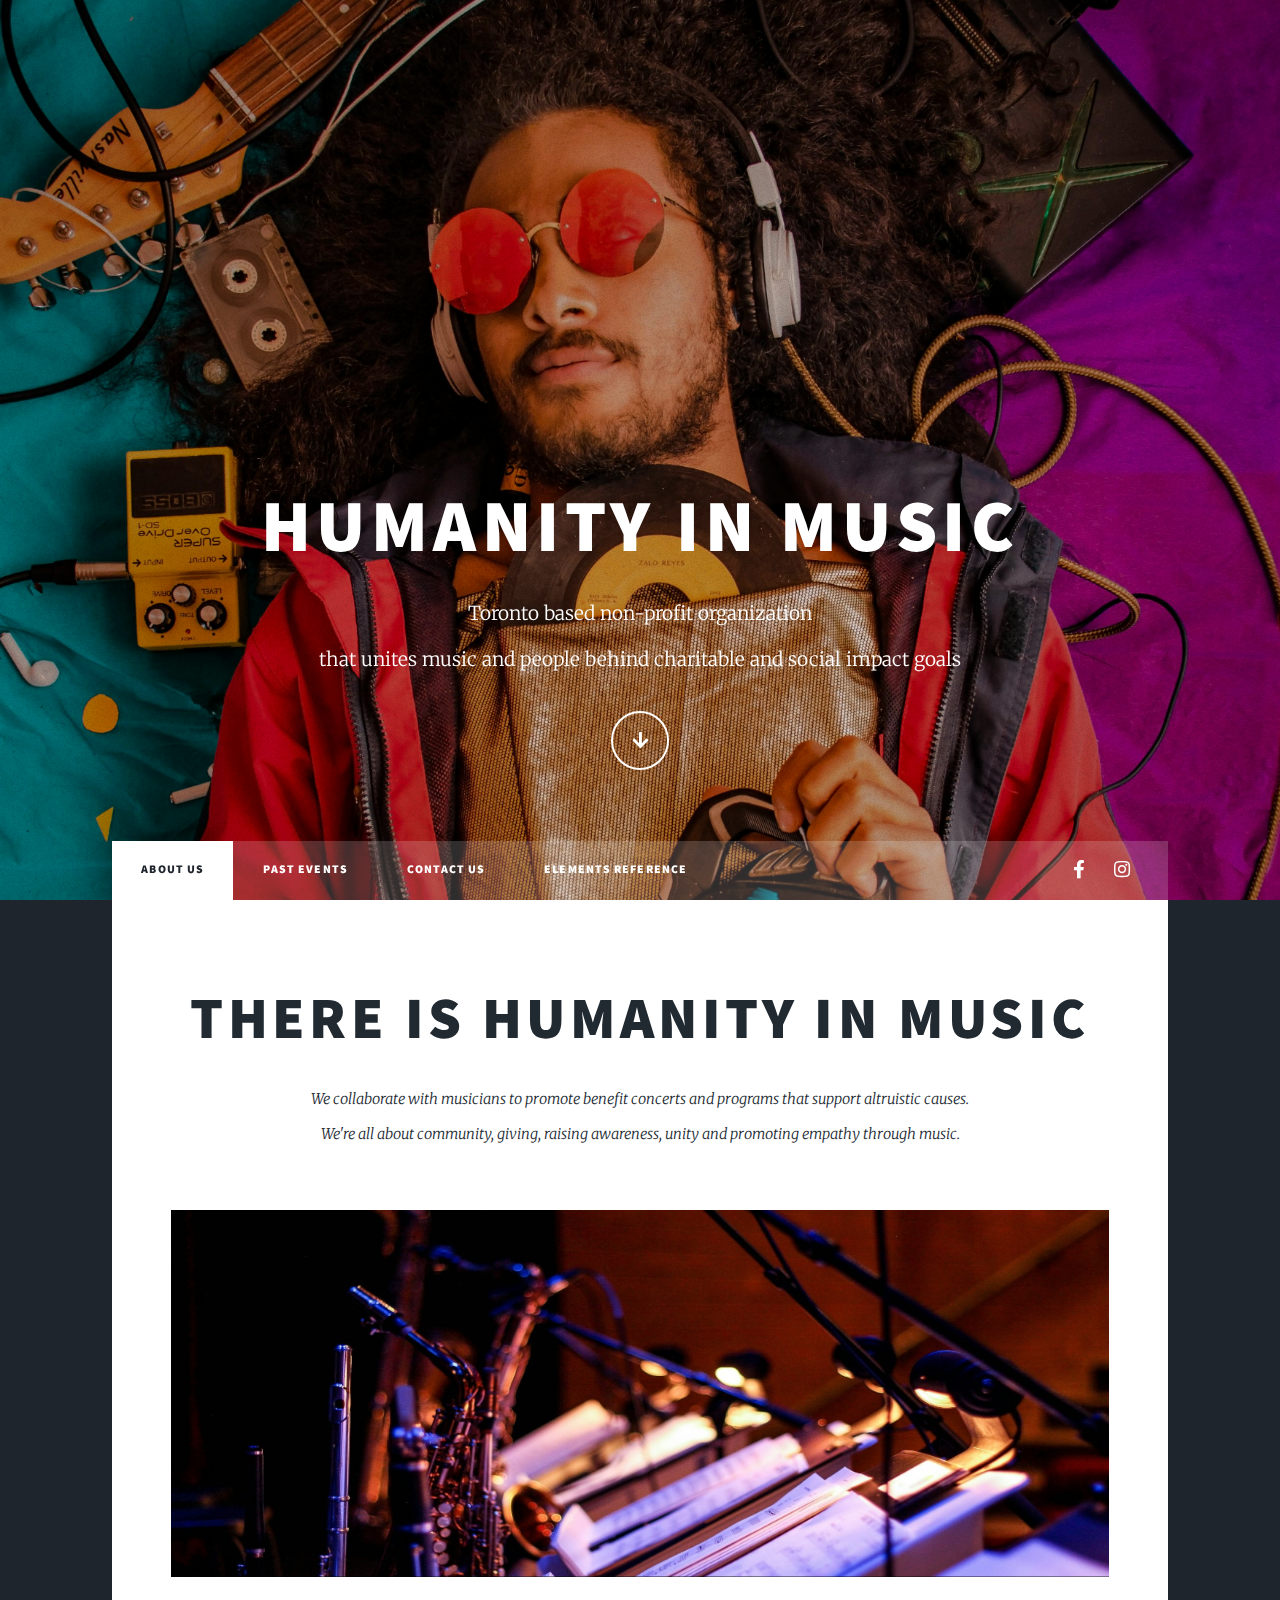
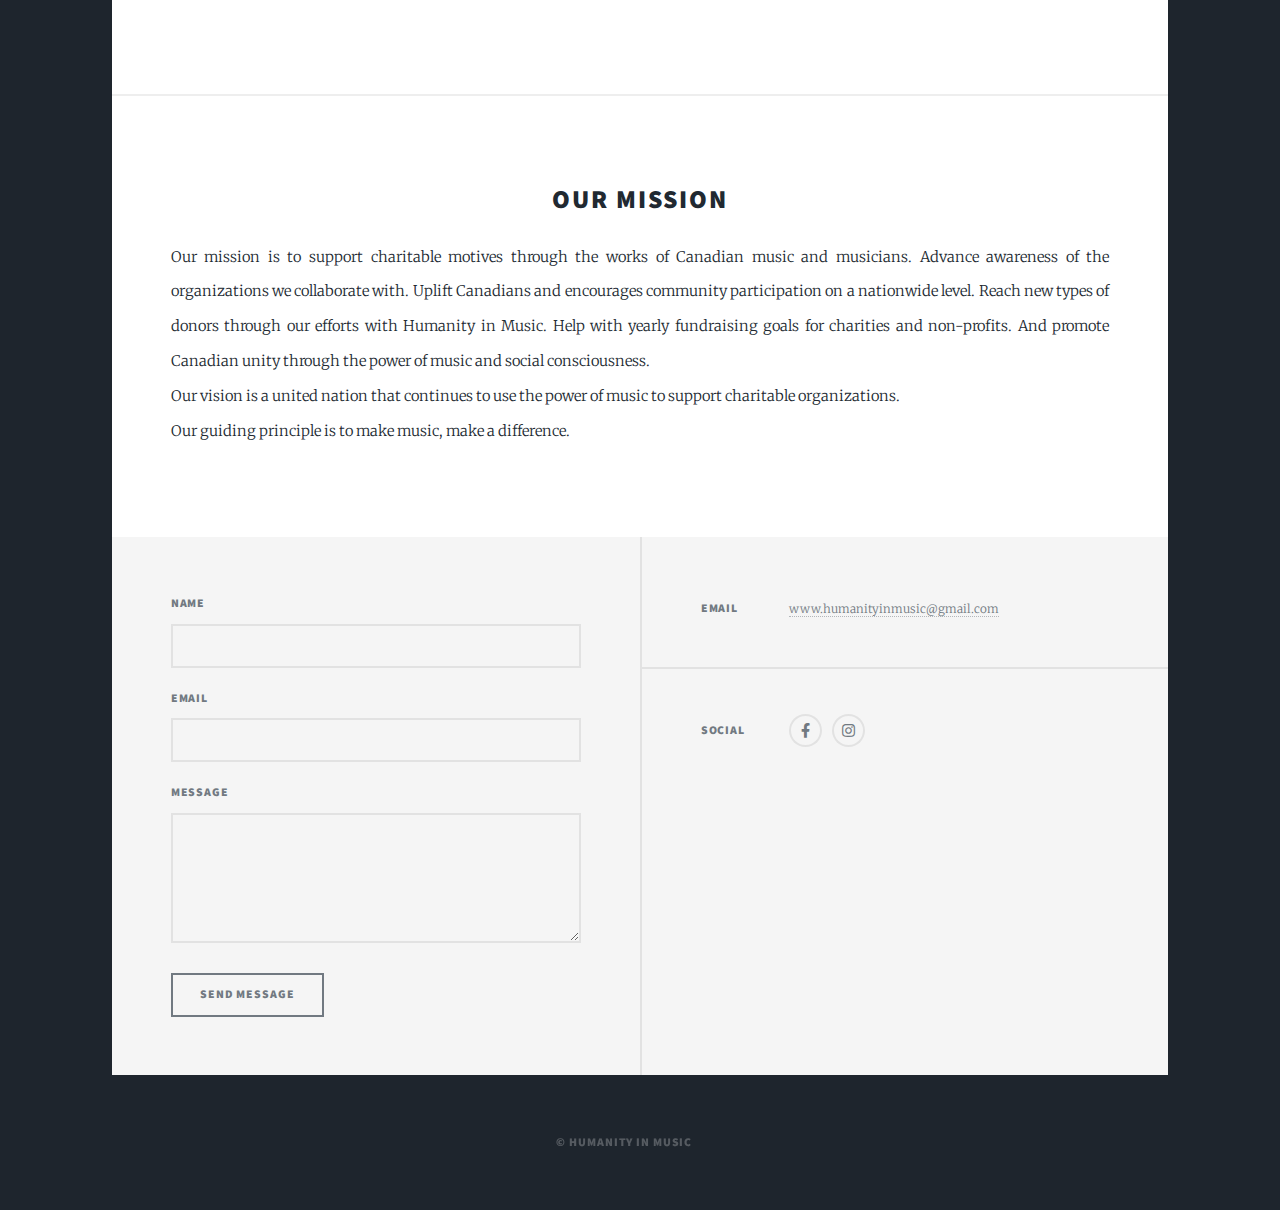
==== index.html @ 154e263d "index.html - removed twitter icon from  nav bar - added facebook link in the footer - added our miss" ====
<!DOCTYPE HTML>

<html>
	<head>
		<title>Humanity in Music</title>
		<meta charset="utf-8" />
		<meta name="viewport" content="width=device-width, initial-scale=1, user-scalable=no" />
		<link rel="stylesheet" href="assets/css/main.css" />
		<noscript><link rel="stylesheet" href="assets/css/noscript.css" /></noscript>
	</head>
	<body class="is-preload">

		<!-- Wrapper -->
			<div id="wrapper" class="fade-in">

				<!-- Intro -->
					<div id="intro">
						<h1>Humanity in Music</h1>
						<p>Toronto based non-profit organization  <br />that
						unites music and people behind charitable and social impact			goals
						</p>
						<ul class="actions">
							<li><a href="#header" class="button icon solid solo fa-arrow-down scrolly">Continue</a></li>
						</ul>
					</div>

				<!-- Header -->
					<header id="header">
						<a href="index.html" class="logo">Humanity in Music</a>
					</header>

				<!-- Nav -->
					<nav id="nav">
						<ul class="links">
							<li class="active"><a href="index.html">About Us</a></li>
							<li><a href="events.html">Past Events</a></li>
							<li><a href="events.html">Contact Us</a></li>
							<li><a href="elements.html">Elements Reference</a></li>
						</ul>
						<ul class="icons">
							<!-- <li><a href="#" class="icon brands fa-twitter"><span class="label">Twitter</span></a></li> -->
							<li><a href="https://www.facebook.com/SpafyCC/"
								rel="noopener noreferrer" class="icon brands
							fa-facebook-f"><span
							class="label">Facebook</span></a></li>
							<li><a
							href="https://www.instagram.com/humanity_in_music"
							rel="noopener noreferrer" class="icon brands
							fa-instagram"><span
							class="label">Instagram</span></a></li>
						</ul>
					</nav>

				<!-- Main -->
					<div id="main">

						<!-- Featured Post -->
							<article class="post featured">
								<header class="major">
									<!-- <span class="date">April 25, 2017</span> -->
									<h2>There is Humanity in Music</h2>
									<p>We collaborate with musicians to promote
									benefit concerts and programs that support
									altruistic causes. <br />
									We're all about community, giving, raising awareness, unity and promoting empathy through music.<br />
									</p>
								</header>
								<a href="#" class="image main"><img src="images/pic01.jpg" alt="" /></a>
							</article>

						<!-- Posts -->
							<section class="post featured">
								<article>
									<h2>Our Mission</h2>
								<p>
									Our mission is to support charitable motives through the works of Canadian music and musicians. Advance awareness of the organizations we collaborate with. Uplift Canadians and encourages community participation on a nationwide level. Reach new types of donors through our efforts with Humanity in Music. Help with yearly fundraising goals for charities and non-profits. And promote Canadian unity through the power of music and social consciousness.
									<br>
									Our vision is a united nation that continues to use the power of music to support charitable organizations. 
									<br>
									Our guiding principle is to make music, make a difference.
								</p>
								</article>
								
								<!-- <article>
									<header>
										<span class="date">April 24, 2017</span>
										<h2><a href="#">Sed magna<br />
										ipsum faucibus</a></h2>
									</header>
									<a href="#" class="image fit"><img src="images/pic02.jpg" alt="" /></a>
									<p>Donec eget ex magna. Interdum et malesuada fames ac ante ipsum primis in faucibus. Pellentesque venenatis dolor imperdiet dolor mattis sagittis magna etiam.</p>
									<ul class="actions special">
										<li><a href="#" class="button">Full Story</a></li>
									</ul>
								</article>
								<article>
									<header>
										<span class="date">April 22, 2017</span>
										<h2><a href="#">Primis eget<br />
										imperdiet lorem</a></h2>
									</header>
									<a href="#" class="image fit"><img src="images/pic03.jpg" alt="" /></a>
									<p>Donec eget ex magna. Interdum et malesuada fames ac ante ipsum primis in faucibus. Pellentesque venenatis dolor imperdiet dolor mattis sagittis magna etiam.</p>
									<ul class="actions special">
										<li><a href="#" class="button">Full Story</a></li>
									</ul>
								</article>
								<article>
									<header>
										<span class="date">April 18, 2017</span>
										<h2><a href="#">Ante mattis<br />
										interdum dolor</a></h2>
									</header>
									<a href="#" class="image fit"><img src="images/pic04.jpg" alt="" /></a>
									<p>Donec eget ex magna. Interdum et malesuada fames ac ante ipsum primis in faucibus. Pellentesque venenatis dolor imperdiet dolor mattis sagittis magna etiam.</p>
									<ul class="actions special">
										<li><a href="#" class="button">Full Story</a></li>
									</ul>
								</article>
								<article>
									<header>
										<span class="date">April 14, 2017</span>
										<h2><a href="#">Tempus sed<br />
										nulla imperdiet</a></h2>
									</header>
									<a href="#" class="image fit"><img src="images/pic05.jpg" alt="" /></a>
									<p>Donec eget ex magna. Interdum et malesuada fames ac ante ipsum primis in faucibus. Pellentesque venenatis dolor imperdiet dolor mattis sagittis magna etiam.</p>
									<ul class="actions special">
										<li><a href="#" class="button">Full Story</a></li>
									</ul>
								</article>
								<article>
									<header>
										<span class="date">April 11, 2017</span>
										<h2><a href="#">Odio magna<br />
										sed consectetur</a></h2>
									</header>
									<a href="#" class="image fit"><img src="images/pic06.jpg" alt="" /></a>
									<p>Donec eget ex magna. Interdum et malesuada fames ac ante ipsum primis in faucibus. Pellentesque venenatis dolor imperdiet dolor mattis sagittis magna etiam.</p>
									<ul class="actions special">
										<li><a href="#" class="button">Full Story</a></li>
									</ul>
								</article>
								<article>
									<header>
										<span class="date">April 7, 2017</span>
										<h2><a href="#">Augue lorem<br />
										primis vestibulum</a></h2>
									</header>
									<a href="#" class="image fit"><img src="images/pic07.jpg" alt="" /></a>
									<p>Donec eget ex magna. Interdum et malesuada fames ac ante ipsum primis in faucibus. Pellentesque venenatis dolor imperdiet dolor mattis sagittis magna etiam.</p>
									<ul class="actions special">
										<li><a href="#" class="button">Full Story</a></li>
									</ul>
								</article> -->
							</section>
							

						<!-- Footer
							<footer>
								<div class="pagination">
									<a href="#" class="previous">Prev</a>-->
									<!-- <a href="#" class="page active">1</a>
									<a href="#" class="page">2</a>
									<a href="#" class="page">3</a>
									<span class="extra">&hellip;</span>
									<a href="#" class="page">8</a>
									<a href="#" class="page">9</a>
									<a href="#" class="page">10</a>
									<a href="#" class="next">Next</a>
								</div>
							</footer> -->

					</div>

				<!-- Footer -->
					<footer id="footer">
						<section>
							<form method="post" action="#">
								<div class="fields">
									<div class="field">
										<label for="name">Name</label>
										<input type="text" name="name" id="name" />
									</div>
									<div class="field">
										<label for="email">Email</label>
										<input type="text" name="email" id="email" />
									</div>
									<div class="field">
										<label for="message">Message</label>
										<textarea name="message" id="message" rows="3"></textarea>
									</div>
								</div>
								<ul class="actions">
									<li><input type="submit" value="Send Message" /></li>
								</ul>
							</form>
						</section>
						<section class="split contact">
							<!-- <section class="alt">
								<h3>Address</h3>
								<p>1234 Somewhere Road #87257<br />
								Nashville, TN 00000-0000</p>
							</section> -->
							<!-- <section>
								<h3>Phone</h3>
								<p><a href="#">(000) 000-0000</a></p>
							</section> -->
							<section>
								<h3>Email</h3>
								<p><a href="#">www.humanityinmusic@gmail.com</a></p>
							</section>
							<section>
								<h3>Social</h3>
								<ul class="icons alt">
									<!-- <li><a href="#" class="icon brands alt fa-twitter"><span class="label">Twitter</span></a></li> -->
									<li><a href="https://www.facebook.com/SpafyCC/" class="icon brands alt fa-facebook-f"><span class="label">Facebook</span></a></li>
									<li><a
									href="https://www.instagram.com/humanity_in_music"
									class="icon brands alt fa-instagram" rel="noopener noreferrer"><span
									class="label">Instagram</span></a></li>

								</ul>
							</section>
						</section>
					</footer>

				<!-- Copyright -->
				<div id="copyright">
					<ul><li>&copy; Humanity in Music</li><li></a></li></ul>
				</div>

			</div>

		<!-- Scripts -->
			<script src="assets/js/jquery.min.js"></script>
			<script src="assets/js/jquery.scrollex.min.js"></script>
			<script src="assets/js/jquery.scrolly.min.js"></script>
			<script src="assets/js/browser.min.js"></script>
			<script src="assets/js/breakpoints.min.js"></script>
			<script src="assets/js/util.js"></script>
			<script src="assets/js/main.js"></script>

	</body>
</html>
---- assets/css/main.css ----
@import url(fontawesome-all.min.css);
@import url("https://fonts.googleapis.com/css?family=Merriweather:300,700,300italic,700italic|Source+Sans+Pro:900");

/*
	Massively by HTML5 UP
	html5up.net | @ajlkn
	Free for personal and commercial use under the CCA 3.0 license (html5up.net/license)
*/

html, body, div, span, applet, object,
iframe, h1, h2, h3, h4, h5, h6, p, blockquote,
pre, a, abbr, acronym, address, big, cite,
code, del, dfn, em, img, ins, kbd, q, s, samp,
small, strike, strong, sub, sup, tt, var, b,
u, i, center, dl, dt, dd, ol, ul, li, fieldset,
form, label, legend, table, caption, tbody,
tfoot, thead, tr, th, td, article, aside,
canvas, details, embed, figure, figcaption,
footer, header, hgroup, menu, nav, output, ruby,
section, summary, time, mark, audio, video {
	margin: 0;
	padding: 0;
	border: 0;
	font-size: 100%;
	font: inherit;
	vertical-align: baseline;}

article, aside, details, figcaption, figure,
footer, header, hgroup, menu, nav, section {
	display: block;}

body {
	line-height: 1;
}

ol, ul {
	list-style: none;
}

blockquote, q {
	quotes: none;
}

	blockquote:before, blockquote:after, q:before, q:after {
		content: '';
		content: none;
	}

table {
	border-collapse: collapse;
	border-spacing: 0;
}

body {
	-webkit-text-size-adjust: none;
}

mark {
	background-color: transparent;
	color: inherit;
}

input::-moz-focus-inner {
	border: 0;
	padding: 0;
}

input, select, textarea {
	-moz-appearance: none;
	-webkit-appearance: none;
	-ms-appearance: none;
	appearance: none;
}

/* Basic */

	@-ms-viewport {
		width: device-width;
	}

	body {
		-ms-overflow-style: scrollbar;
	}

	@media screen and (max-width: 480px) {

		html, body {
			min-width: 320px;
		}

	}

	html {
		box-sizing: border-box;
	}

	*, *:before, *:after {
		box-sizing: inherit;
	}

	body {
		background-color: #1e252d;
	}

		body.is-preload *, body.is-preload *:before, body.is-preload *:after {
			-moz-animation: none !important;
			-webkit-animation: none !important;
			-ms-animation: none !important;
			animation: none !important;
			-moz-transition: none !important;
			-webkit-transition: none !important;
			-ms-transition: none !important;
			transition: none !important;
		}

/* Type */

	html {
		font-size: 16pt;
	}

		@media screen and (max-width: 1680px) {

			html {
				font-size: 12pt;
			}

		}

		@media screen and (max-width: 1280px) {

			html {
				font-size: 11pt;
			}

		}

		@media screen and (max-width: 360px) {

			html {
				font-size: 10pt;
			}

		}

	body {
		color: #212931;
	}

	body, input, select, textarea {
		font-family: "Merriweather", Georgia, serif;
		font-weight: 300;
		font-size: 1rem;
		line-height: 2.375;
	}

	a {
		-moz-transition: color 0.2s ease-in-out, background-color 0.2s ease-in-out, border-color 0.2s ease-in-out, box-shadow 0.2s ease-in-out;
		-webkit-transition: color 0.2s ease-in-out, background-color 0.2s ease-in-out, border-color 0.2s ease-in-out, box-shadow 0.2s ease-in-out;
		-ms-transition: color 0.2s ease-in-out, background-color 0.2s ease-in-out, border-color 0.2s ease-in-out, box-shadow 0.2s ease-in-out;
		transition: color 0.2s ease-in-out, background-color 0.2s ease-in-out, border-color 0.2s ease-in-out, box-shadow 0.2s ease-in-out;
		border-bottom: dotted 1px;
		text-decoration: none;
	}

		a:hover {
			border-bottom-color: transparent;
		}

	strong, b {
		font-weight: 600;
	}

	em, i {
		font-style: italic;
	}

	p {
		text-align: justify;
		margin: 0 0 2rem 0;
	}

	h1, h2, h3, h4, h5, h6 {
		font-family: "Source Sans Pro", Helvetica, sans-serif;
		font-weight: 900;
		line-height: 1.5;
		letter-spacing: 0.075em;
		text-transform: uppercase;
		margin: 0 0 1rem 0;
	}

		h1 a, h2 a, h3 a, h4 a, h5 a, h6 a {
			border-bottom: 0;
			color: inherit;
			text-decoration: none;
		}

	h1 {
		font-size: 4rem;
		line-height: 1.1;
		margin: 0 0 2rem 0;
	}

	h2 {
		font-size: 1.75rem;
		line-height: 1.3;
		margin: 0 0 1.5rem 0;
	}

	h3 {
		font-size: 1.25rem;
		margin: 0 0 1.5rem 0;
	}

	h4 {
		font-size: 1rem;
	}

	h5 {
		font-size: 0.9rem;
	}

	h6 {
		font-size: 0.8rem;
	}

	sub {
		font-size: 0.8rem;
		position: relative;
		top: 0.5rem;
	}

	sup {
		font-size: 0.8rem;
		position: relative;
		top: -0.5rem;
	}

	blockquote {
		border-left: solid 4px;
		font-style: italic;
		margin: 0 0 2rem 0;
		padding: 0.5rem 0 0.5rem 2rem;
	}

	code {
		border: solid 2px;
		font-family: "Courier New", monospace;
		font-size: 0.9rem;
		margin: 0 0.25rem;
		padding: 0.25rem 0.65rem;
	}

	pre {
		-webkit-overflow-scrolling: touch;
		font-family: "Courier New", monospace;
		font-size: 0.9rem;
		margin: 0 0 2rem 0;
	}

		pre code {
			display: block;
			line-height: 1.75;
			padding: 1rem 1.5rem;
			overflow-x: auto;
		}

	hr {
		border: 0;
		border-bottom: solid 2px;
		margin: 3rem 0;
	}

		hr.major {
			margin: 5rem 0;
		}

	.align-left {
		text-align: left;
	}

	.align-center {
		text-align: center;
	}

	.align-right {
		text-align: right;
	}

	input, select, textarea {
		color: #212931;
	}

	a {
		color: #212931;
		border-bottom-color: rgba(33, 41, 49, 0.5);
	}

		a:hover {
			border-bottom-color: transparent;
			color: #e37a54 !important;
		}

	strong, b {
		color: #212931;
	}

	h1, h2, h3, h4, h5, h6 {
		color: #212931;
	}

	blockquote {
		border-left-color: #eeeeee;
	}

	code {
		background: rgba(220, 220, 220, 0.25);
		border-color: #eeeeee;
	}

	hr {
		border-bottom-color: #eeeeee;
	}
	/* .subheading{
		color:#e37a54
	} */

/* Row */

	.row {
		display: flex;
		flex-wrap: wrap;
		box-sizing: border-box;
		align-items: stretch;
	}

		.row > * {
			box-sizing: border-box;
		}

		.row.gtr-uniform > * > :last-child {
			margin-bottom: 0;
		}

		.row.aln-left {
			justify-content: flex-start;
		}

		.row.aln-center {
			justify-content: center;
		}

		.row.aln-right {
			justify-content: flex-end;
		}

		.row.aln-top {
			align-items: flex-start;
		}

		.row.aln-middle {
			align-items: center;
		}

		.row.aln-bottom {
			align-items: flex-end;
		}

		.row > .imp {
			order: -1;
		}

		.row > .col-1 {
			width: 8.33333%;
		}

		.row > .off-1 {
			margin-left: 8.33333%;
		}

		.row > .col-2 {
			width: 16.66667%;
		}

		.row > .off-2 {
			margin-left: 16.66667%;
		}

		.row > .col-3 {
			width: 25%;
		}

		.row > .off-3 {
			margin-left: 25%;
		}

		.row > .col-4 {
			width: 33.33333%;
		}

		.row > .off-4 {
			margin-left: 33.33333%;
		}

		.row > .col-5 {
			width: 41.66667%;
		}

		.row > .off-5 {
			margin-left: 41.66667%;
		}

		.row > .col-6 {
			width: 50%;
		}

		.row > .off-6 {
			margin-left: 50%;
		}

		.row > .col-7 {
			width: 58.33333%;
		}

		.row > .off-7 {
			margin-left: 58.33333%;
		}

		.row > .col-8 {
			width: 66.66667%;
		}

		.row > .off-8 {
			margin-left: 66.66667%;
		}

		.row > .col-9 {
			width: 75%;
		}

		.row > .off-9 {
			margin-left: 75%;
		}

		.row > .col-10 {
			width: 83.33333%;
		}

		.row > .off-10 {
			margin-left: 83.33333%;
		}

		.row > .col-11 {
			width: 91.66667%;
		}

		.row > .off-11 {
			margin-left: 91.66667%;
		}

		.row > .col-12 {
			width: 100%;
		}

		.row > .off-12 {
			margin-left: 100%;
		}

		.row.gtr-0 {
			margin-top: 0;
			margin-left: 0rem;
		}

			.row.gtr-0 > * {
				padding: 0 0 0 0rem;
			}

			.row.gtr-0.gtr-uniform {
				margin-top: 0rem;
			}

				.row.gtr-0.gtr-uniform > * {
					padding-top: 0rem;
				}

		.row.gtr-25 {
			margin-top: 0;
			margin-left: -0.375rem;
		}

			.row.gtr-25 > * {
				padding: 0 0 0 0.375rem;
			}

			.row.gtr-25.gtr-uniform {
				margin-top: -0.375rem;
			}

				.row.gtr-25.gtr-uniform > * {
					padding-top: 0.375rem;
				}

		.row.gtr-50 {
			margin-top: 0;
			margin-left: -0.75rem;
		}

			.row.gtr-50 > * {
				padding: 0 0 0 0.75rem;
			}

			.row.gtr-50.gtr-uniform {
				margin-top: -0.75rem;
			}

				.row.gtr-50.gtr-uniform > * {
					padding-top: 0.75rem;
				}

		.row {
			margin-top: 0;
			margin-left: -1.5rem;
		}

			.row > * {
				padding: 0 0 0 1.5rem;
			}

			.row.gtr-uniform {
				margin-top: -1.5rem;
			}

				.row.gtr-uniform > * {
					padding-top: 1.5rem;
				}

		.row.gtr-150 {
			margin-top: 0;
			margin-left: -2.25rem;
		}

			.row.gtr-150 > * {
				padding: 0 0 0 2.25rem;
			}

			.row.gtr-150.gtr-uniform {
				margin-top: -2.25rem;
			}

				.row.gtr-150.gtr-uniform > * {
					padding-top: 2.25rem;
				}

		.row.gtr-200 {
			margin-top: 0;
			margin-left: -3rem;
		}

			.row.gtr-200 > * {
				padding: 0 0 0 3rem;
			}

			.row.gtr-200.gtr-uniform {
				margin-top: -3rem;
			}

				.row.gtr-200.gtr-uniform > * {
					padding-top: 3rem;
				}

		@media screen and (max-width: 1680px) {

			.row {
				display: flex;
				flex-wrap: wrap;
				box-sizing: border-box;
				align-items: stretch;
			}

				.row > * {
					box-sizing: border-box;
				}

				.row.gtr-uniform > * > :last-child {
					margin-bottom: 0;
				}

				.row.aln-left {
					justify-content: flex-start;
				}

				.row.aln-center {
					justify-content: center;
				}

				.row.aln-right {
					justify-content: flex-end;
				}

				.row.aln-top {
					align-items: flex-start;
				}

				.row.aln-middle {
					align-items: center;
				}

				.row.aln-bottom {
					align-items: flex-end;
				}

				.row > .imp-xlarge {
					order: -1;
				}

				.row > .col-1-xlarge {
					width: 8.33333%;
				}

				.row > .off-1-xlarge {
					margin-left: 8.33333%;
				}

				.row > .col-2-xlarge {
					width: 16.66667%;
				}

				.row > .off-2-xlarge {
					margin-left: 16.66667%;
				}

				.row > .col-3-xlarge {
					width: 25%;
				}

				.row > .off-3-xlarge {
					margin-left: 25%;
				}

				.row > .col-4-xlarge {
					width: 33.33333%;
				}

				.row > .off-4-xlarge {
					margin-left: 33.33333%;
				}

				.row > .col-5-xlarge {
					width: 41.66667%;
				}

				.row > .off-5-xlarge {
					margin-left: 41.66667%;
				}

				.row > .col-6-xlarge {
					width: 50%;
				}

				.row > .off-6-xlarge {
					margin-left: 50%;
				}

				.row > .col-7-xlarge {
					width: 58.33333%;
				}

				.row > .off-7-xlarge {
					margin-left: 58.33333%;
				}

				.row > .col-8-xlarge {
					width: 66.66667%;
				}

				.row > .off-8-xlarge {
					margin-left: 66.66667%;
				}

				.row > .col-9-xlarge {
					width: 75%;
				}

				.row > .off-9-xlarge {
					margin-left: 75%;
				}

				.row > .col-10-xlarge {
					width: 83.33333%;
				}

				.row > .off-10-xlarge {
					margin-left: 83.33333%;
				}

				.row > .col-11-xlarge {
					width: 91.66667%;
				}

				.row > .off-11-xlarge {
					margin-left: 91.66667%;
				}

				.row > .col-12-xlarge {
					width: 100%;
				}

				.row > .off-12-xlarge {
					margin-left: 100%;
				}

				.row.gtr-0 {
					margin-top: 0;
					margin-left: 0rem;
				}

					.row.gtr-0 > * {
						padding: 0 0 0 0rem;
					}

					.row.gtr-0.gtr-uniform {
						margin-top: 0rem;
					}

						.row.gtr-0.gtr-uniform > * {
							padding-top: 0rem;
						}

				.row.gtr-25 {
					margin-top: 0;
					margin-left: -0.375rem;
				}

					.row.gtr-25 > * {
						padding: 0 0 0 0.375rem;
					}

					.row.gtr-25.gtr-uniform {
						margin-top: -0.375rem;
					}

						.row.gtr-25.gtr-uniform > * {
							padding-top: 0.375rem;
						}

				.row.gtr-50 {
					margin-top: 0;
					margin-left: -0.75rem;
				}

					.row.gtr-50 > * {
						padding: 0 0 0 0.75rem;
					}

					.row.gtr-50.gtr-uniform {
						margin-top: -0.75rem;
					}

						.row.gtr-50.gtr-uniform > * {
							padding-top: 0.75rem;
						}

				.row {
					margin-top: 0;
					margin-left: -1.5rem;
				}

					.row > * {
						padding: 0 0 0 1.5rem;
					}

					.row.gtr-uniform {
						margin-top: -1.5rem;
					}

						.row.gtr-uniform > * {
							padding-top: 1.5rem;
						}

				.row.gtr-150 {
					margin-top: 0;
					margin-left: -2.25rem;
				}

					.row.gtr-150 > * {
						padding: 0 0 0 2.25rem;
					}

					.row.gtr-150.gtr-uniform {
						margin-top: -2.25rem;
					}

						.row.gtr-150.gtr-uniform > * {
							padding-top: 2.25rem;
						}

				.row.gtr-200 {
					margin-top: 0;
					margin-left: -3rem;
				}

					.row.gtr-200 > * {
						padding: 0 0 0 3rem;
					}

					.row.gtr-200.gtr-uniform {
						margin-top: -3rem;
					}

						.row.gtr-200.gtr-uniform > * {
							padding-top: 3rem;
						}

		}

		@media screen and (max-width: 1280px) {

			.row {
				display: flex;
				flex-wrap: wrap;
				box-sizing: border-box;
				align-items: stretch;
			}

				.row > * {
					box-sizing: border-box;
				}

				.row.gtr-uniform > * > :last-child {
					margin-bottom: 0;
				}

				.row.aln-left {
					justify-content: flex-start;
				}

				.row.aln-center {
					justify-content: center;
				}

				.row.aln-right {
					justify-content: flex-end;
				}

				.row.aln-top {
					align-items: flex-start;
				}

				.row.aln-middle {
					align-items: center;
				}

				.row.aln-bottom {
					align-items: flex-end;
				}

				.row > .imp-large {
					order: -1;
				}

				.row > .col-1-large {
					width: 8.33333%;
				}

				.row > .off-1-large {
					margin-left: 8.33333%;
				}

				.row > .col-2-large {
					width: 16.66667%;
				}

				.row > .off-2-large {
					margin-left: 16.66667%;
				}

				.row > .col-3-large {
					width: 25%;
				}

				.row > .off-3-large {
					margin-left: 25%;
				}

				.row > .col-4-large {
					width: 33.33333%;
				}

				.row > .off-4-large {
					margin-left: 33.33333%;
				}

				.row > .col-5-large {
					width: 41.66667%;
				}

				.row > .off-5-large {
					margin-left: 41.66667%;
				}

				.row > .col-6-large {
					width: 50%;
				}

				.row > .off-6-large {
					margin-left: 50%;
				}

				.row > .col-7-large {
					width: 58.33333%;
				}

				.row > .off-7-large {
					margin-left: 58.33333%;
				}

				.row > .col-8-large {
					width: 66.66667%;
				}

				.row > .off-8-large {
					margin-left: 66.66667%;
				}

				.row > .col-9-large {
					width: 75%;
				}

				.row > .off-9-large {
					margin-left: 75%;
				}

				.row > .col-10-large {
					width: 83.33333%;
				}

				.row > .off-10-large {
					margin-left: 83.33333%;
				}

				.row > .col-11-large {
					width: 91.66667%;
				}

				.row > .off-11-large {
					margin-left: 91.66667%;
				}

				.row > .col-12-large {
					width: 100%;
				}

				.row > .off-12-large {
					margin-left: 100%;
				}

				.row.gtr-0 {
					margin-top: 0;
					margin-left: 0rem;
				}

					.row.gtr-0 > * {
						padding: 0 0 0 0rem;
					}

					.row.gtr-0.gtr-uniform {
						margin-top: 0rem;
					}

						.row.gtr-0.gtr-uniform > * {
							padding-top: 0rem;
						}

				.row.gtr-25 {
					margin-top: 0;
					margin-left: -0.375rem;
				}

					.row.gtr-25 > * {
						padding: 0 0 0 0.375rem;
					}

					.row.gtr-25.gtr-uniform {
						margin-top: -0.375rem;
					}

						.row.gtr-25.gtr-uniform > * {
							padding-top: 0.375rem;
						}

				.row.gtr-50 {
					margin-top: 0;
					margin-left: -0.75rem;
				}

					.row.gtr-50 > * {
						padding: 0 0 0 0.75rem;
					}

					.row.gtr-50.gtr-uniform {
						margin-top: -0.75rem;
					}

						.row.gtr-50.gtr-uniform > * {
							padding-top: 0.75rem;
						}

				.row {
					margin-top: 0;
					margin-left: -1.5rem;
				}

					.row > * {
						padding: 0 0 0 1.5rem;
					}

					.row.gtr-uniform {
						margin-top: -1.5rem;
					}

						.row.gtr-uniform > * {
							padding-top: 1.5rem;
						}

				.row.gtr-150 {
					margin-top: 0;
					margin-left: -2.25rem;
				}

					.row.gtr-150 > * {
						padding: 0 0 0 2.25rem;
					}

					.row.gtr-150.gtr-uniform {
						margin-top: -2.25rem;
					}

						.row.gtr-150.gtr-uniform > * {
							padding-top: 2.25rem;
						}

				.row.gtr-200 {
					margin-top: 0;
					margin-left: -3rem;
				}

					.row.gtr-200 > * {
						padding: 0 0 0 3rem;
					}

					.row.gtr-200.gtr-uniform {
						margin-top: -3rem;
					}

						.row.gtr-200.gtr-uniform > * {
							padding-top: 3rem;
						}

		}

		@media screen and (max-width: 980px) {

			.row {
				display: flex;
				flex-wrap: wrap;
				box-sizing: border-box;
				align-items: stretch;
			}

				.row > * {
					box-sizing: border-box;
				}

				.row.gtr-uniform > * > :last-child {
					margin-bottom: 0;
				}

				.row.aln-left {
					justify-content: flex-start;
				}

				.row.aln-center {
					justify-content: center;
				}

				.row.aln-right {
					justify-content: flex-end;
				}

				.row.aln-top {
					align-items: flex-start;
				}

				.row.aln-middle {
					align-items: center;
				}

				.row.aln-bottom {
					align-items: flex-end;
				}

				.row > .imp-medium {
					order: -1;
				}

				.row > .col-1-medium {
					width: 8.33333%;
				}

				.row > .off-1-medium {
					margin-left: 8.33333%;
				}

				.row > .col-2-medium {
					width: 16.66667%;
				}

				.row > .off-2-medium {
					margin-left: 16.66667%;
				}

				.row > .col-3-medium {
					width: 25%;
				}

				.row > .off-3-medium {
					margin-left: 25%;
				}

				.row > .col-4-medium {
					width: 33.33333%;
				}

				.row > .off-4-medium {
					margin-left: 33.33333%;
				}

				.row > .col-5-medium {
					width: 41.66667%;
				}

				.row > .off-5-medium {
					margin-left: 41.66667%;
				}

				.row > .col-6-medium {
					width: 50%;
				}

				.row > .off-6-medium {
					margin-left: 50%;
				}

				.row > .col-7-medium {
					width: 58.33333%;
				}

				.row > .off-7-medium {
					margin-left: 58.33333%;
				}

				.row > .col-8-medium {
					width: 66.66667%;
				}

				.row > .off-8-medium {
					margin-left: 66.66667%;
				}

				.row > .col-9-medium {
					width: 75%;
				}

				.row > .off-9-medium {
					margin-left: 75%;
				}

				.row > .col-10-medium {
					width: 83.33333%;
				}

				.row > .off-10-medium {
					margin-left: 83.33333%;
				}

				.row > .col-11-medium {
					width: 91.66667%;
				}

				.row > .off-11-medium {
					margin-left: 91.66667%;
				}

				.row > .col-12-medium {
					width: 100%;
				}

				.row > .off-12-medium {
					margin-left: 100%;
				}

				.row.gtr-0 {
					margin-top: 0;
					margin-left: 0rem;
				}

					.row.gtr-0 > * {
						padding: 0 0 0 0rem;
					}

					.row.gtr-0.gtr-uniform {
						margin-top: 0rem;
					}

						.row.gtr-0.gtr-uniform > * {
							padding-top: 0rem;
						}

				.row.gtr-25 {
					margin-top: 0;
					margin-left: -0.375rem;
				}

					.row.gtr-25 > * {
						padding: 0 0 0 0.375rem;
					}

					.row.gtr-25.gtr-uniform {
						margin-top: -0.375rem;
					}

						.row.gtr-25.gtr-uniform > * {
							padding-top: 0.375rem;
						}

				.row.gtr-50 {
					margin-top: 0;
					margin-left: -0.75rem;
				}

					.row.gtr-50 > * {
						padding: 0 0 0 0.75rem;
					}

					.row.gtr-50.gtr-uniform {
						margin-top: -0.75rem;
					}

						.row.gtr-50.gtr-uniform > * {
							padding-top: 0.75rem;
						}

				.row {
					margin-top: 0;
					margin-left: -1.5rem;
				}

					.row > * {
						padding: 0 0 0 1.5rem;
					}

					.row.gtr-uniform {
						margin-top: -1.5rem;
					}

						.row.gtr-uniform > * {
							padding-top: 1.5rem;
						}

				.row.gtr-150 {
					margin-top: 0;
					margin-left: -2.25rem;
				}

					.row.gtr-150 > * {
						padding: 0 0 0 2.25rem;
					}

					.row.gtr-150.gtr-uniform {
						margin-top: -2.25rem;
					}

						.row.gtr-150.gtr-uniform > * {
							padding-top: 2.25rem;
						}

				.row.gtr-200 {
					margin-top: 0;
					margin-left: -3rem;
				}

					.row.gtr-200 > * {
						padding: 0 0 0 3rem;
					}

					.row.gtr-200.gtr-uniform {
						margin-top: -3rem;
					}

						.row.gtr-200.gtr-uniform > * {
							padding-top: 3rem;
						}

		}

		@media screen and (max-width: 736px) {

			.row {
				display: flex;
				flex-wrap: wrap;
				box-sizing: border-box;
				align-items: stretch;
			}

				.row > * {
					box-sizing: border-box;
				}

				.row.gtr-uniform > * > :last-child {
					margin-bottom: 0;
				}

				.row.aln-left {
					justify-content: flex-start;
				}

				.row.aln-center {
					justify-content: center;
				}

				.row.aln-right {
					justify-content: flex-end;
				}

				.row.aln-top {
					align-items: flex-start;
				}

				.row.aln-middle {
					align-items: center;
				}

				.row.aln-bottom {
					align-items: flex-end;
				}

				.row > .imp-small {
					order: -1;
				}

				.row > .col-1-small {
					width: 8.33333%;
				}

				.row > .off-1-small {
					margin-left: 8.33333%;
				}

				.row > .col-2-small {
					width: 16.66667%;
				}

				.row > .off-2-small {
					margin-left: 16.66667%;
				}

				.row > .col-3-small {
					width: 25%;
				}

				.row > .off-3-small {
					margin-left: 25%;
				}

				.row > .col-4-small {
					width: 33.33333%;
				}

				.row > .off-4-small {
					margin-left: 33.33333%;
				}

				.row > .col-5-small {
					width: 41.66667%;
				}

				.row > .off-5-small {
					margin-left: 41.66667%;
				}

				.row > .col-6-small {
					width: 50%;
				}

				.row > .off-6-small {
					margin-left: 50%;
				}

				.row > .col-7-small {
					width: 58.33333%;
				}

				.row > .off-7-small {
					margin-left: 58.33333%;
				}

				.row > .col-8-small {
					width: 66.66667%;
				}

				.row > .off-8-small {
					margin-left: 66.66667%;
				}

				.row > .col-9-small {
					width: 75%;
				}

				.row > .off-9-small {
					margin-left: 75%;
				}

				.row > .col-10-small {
					width: 83.33333%;
				}

				.row > .off-10-small {
					margin-left: 83.33333%;
				}

				.row > .col-11-small {
					width: 91.66667%;
				}

				.row > .off-11-small {
					margin-left: 91.66667%;
				}

				.row > .col-12-small {
					width: 100%;
				}

				.row > .off-12-small {
					margin-left: 100%;
				}

				.row.gtr-0 {
					margin-top: 0;
					margin-left: 0rem;
				}

					.row.gtr-0 > * {
						padding: 0 0 0 0rem;
					}

					.row.gtr-0.gtr-uniform {
						margin-top: 0rem;
					}

						.row.gtr-0.gtr-uniform > * {
							padding-top: 0rem;
						}

				.row.gtr-25 {
					margin-top: 0;
					margin-left: -0.375rem;
				}

					.row.gtr-25 > * {
						padding: 0 0 0 0.375rem;
					}

					.row.gtr-25.gtr-uniform {
						margin-top: -0.375rem;
					}

						.row.gtr-25.gtr-uniform > * {
							padding-top: 0.375rem;
						}

				.row.gtr-50 {
					margin-top: 0;
					margin-left: -0.75rem;
				}

					.row.gtr-50 > * {
						padding: 0 0 0 0.75rem;
					}

					.row.gtr-50.gtr-uniform {
						margin-top: -0.75rem;
					}

						.row.gtr-50.gtr-uniform > * {
							padding-top: 0.75rem;
						}

				.row {
					margin-top: 0;
					margin-left: -1.5rem;
				}

					.row > * {
						padding: 0 0 0 1.5rem;
					}

					.row.gtr-uniform {
						margin-top: -1.5rem;
					}

						.row.gtr-uniform > * {
							padding-top: 1.5rem;
						}

				.row.gtr-150 {
					margin-top: 0;
					margin-left: -2.25rem;
				}

					.row.gtr-150 > * {
						padding: 0 0 0 2.25rem;
					}

					.row.gtr-150.gtr-uniform {
						margin-top: -2.25rem;
					}

						.row.gtr-150.gtr-uniform > * {
							padding-top: 2.25rem;
						}

				.row.gtr-200 {
					margin-top: 0;
					margin-left: -3rem;
				}

					.row.gtr-200 > * {
						padding: 0 0 0 3rem;
					}

					.row.gtr-200.gtr-uniform {
						margin-top: -3rem;
					}

						.row.gtr-200.gtr-uniform > * {
							padding-top: 3rem;
						}

		}

		@media screen and (max-width: 480px) {

			.row {
				display: flex;
				flex-wrap: wrap;
				box-sizing: border-box;
				align-items: stretch;
			}

				.row > * {
					box-sizing: border-box;
				}

				.row.gtr-uniform > * > :last-child {
					margin-bottom: 0;
				}

				.row.aln-left {
					justify-content: flex-start;
				}

				.row.aln-center {
					justify-content: center;
				}

				.row.aln-right {
					justify-content: flex-end;
				}

				.row.aln-top {
					align-items: flex-start;
				}

				.row.aln-middle {
					align-items: center;
				}

				.row.aln-bottom {
					align-items: flex-end;
				}

				.row > .imp-xsmall {
					order: -1;
				}

				.row > .col-1-xsmall {
					width: 8.33333%;
				}

				.row > .off-1-xsmall {
					margin-left: 8.33333%;
				}

				.row > .col-2-xsmall {
					width: 16.66667%;
				}

				.row > .off-2-xsmall {
					margin-left: 16.66667%;
				}

				.row > .col-3-xsmall {
					width: 25%;
				}

				.row > .off-3-xsmall {
					margin-left: 25%;
				}

				.row > .col-4-xsmall {
					width: 33.33333%;
				}

				.row > .off-4-xsmall {
					margin-left: 33.33333%;
				}

				.row > .col-5-xsmall {
					width: 41.66667%;
				}

				.row > .off-5-xsmall {
					margin-left: 41.66667%;
				}

				.row > .col-6-xsmall {
					width: 50%;
				}

				.row > .off-6-xsmall {
					margin-left: 50%;
				}

				.row > .col-7-xsmall {
					width: 58.33333%;
				}

				.row > .off-7-xsmall {
					margin-left: 58.33333%;
				}

				.row > .col-8-xsmall {
					width: 66.66667%;
				}

				.row > .off-8-xsmall {
					margin-left: 66.66667%;
				}

				.row > .col-9-xsmall {
					width: 75%;
				}

				.row > .off-9-xsmall {
					margin-left: 75%;
				}

				.row > .col-10-xsmall {
					width: 83.33333%;
				}

				.row > .off-10-xsmall {
					margin-left: 83.33333%;
				}

				.row > .col-11-xsmall {
					width: 91.66667%;
				}

				.row > .off-11-xsmall {
					margin-left: 91.66667%;
				}

				.row > .col-12-xsmall {
					width: 100%;
				}

				.row > .off-12-xsmall {
					margin-left: 100%;
				}

				.row.gtr-0 {
					margin-top: 0;
					margin-left: 0rem;
				}

					.row.gtr-0 > * {
						padding: 0 0 0 0rem;
					}

					.row.gtr-0.gtr-uniform {
						margin-top: 0rem;
					}

						.row.gtr-0.gtr-uniform > * {
							padding-top: 0rem;
						}

				.row.gtr-25 {
					margin-top: 0;
					margin-left: -0.375rem;
				}

					.row.gtr-25 > * {
						padding: 0 0 0 0.375rem;
					}

					.row.gtr-25.gtr-uniform {
						margin-top: -0.375rem;
					}

						.row.gtr-25.gtr-uniform > * {
							padding-top: 0.375rem;
						}

				.row.gtr-50 {
					margin-top: 0;
					margin-left: -0.75rem;
				}

					.row.gtr-50 > * {
						padding: 0 0 0 0.75rem;
					}

					.row.gtr-50.gtr-uniform {
						margin-top: -0.75rem;
					}

						.row.gtr-50.gtr-uniform > * {
							padding-top: 0.75rem;
						}

				.row {
					margin-top: 0;
					margin-left: -1.5rem;
				}

					.row > * {
						padding: 0 0 0 1.5rem;
					}

					.row.gtr-uniform {
						margin-top: -1.5rem;
					}

						.row.gtr-uniform > * {
							padding-top: 1.5rem;
						}

				.row.gtr-150 {
					margin-top: 0;
					margin-left: -2.25rem;
				}

					.row.gtr-150 > * {
						padding: 0 0 0 2.25rem;
					}

					.row.gtr-150.gtr-uniform {
						margin-top: -2.25rem;
					}

						.row.gtr-150.gtr-uniform > * {
							padding-top: 2.25rem;
						}

				.row.gtr-200 {
					margin-top: 0;
					margin-left: -3rem;
				}

					.row.gtr-200 > * {
						padding: 0 0 0 3rem;
					}

					.row.gtr-200.gtr-uniform {
						margin-top: -3rem;
					}

						.row.gtr-200.gtr-uniform > * {
							padding-top: 3rem;
						}

		}

		@media screen and (max-width: 360px) {

			.row {
				display: flex;
				flex-wrap: wrap;
				box-sizing: border-box;
				align-items: stretch;
			}

				.row > * {
					box-sizing: border-box;
				}

				.row.gtr-uniform > * > :last-child {
					margin-bottom: 0;
				}

				.row.aln-left {
					justify-content: flex-start;
				}

				.row.aln-center {
					justify-content: center;
				}

				.row.aln-right {
					justify-content: flex-end;
				}

				.row.aln-top {
					align-items: flex-start;
				}

				.row.aln-middle {
					align-items: center;
				}

				.row.aln-bottom {
					align-items: flex-end;
				}

				.row > .imp-xxsmall {
					order: -1;
				}

				.row > .col-1-xxsmall {
					width: 8.33333%;
				}

				.row > .off-1-xxsmall {
					margin-left: 8.33333%;
				}

				.row > .col-2-xxsmall {
					width: 16.66667%;
				}

				.row > .off-2-xxsmall {
					margin-left: 16.66667%;
				}

				.row > .col-3-xxsmall {
					width: 25%;
				}

				.row > .off-3-xxsmall {
					margin-left: 25%;
				}

				.row > .col-4-xxsmall {
					width: 33.33333%;
				}

				.row > .off-4-xxsmall {
					margin-left: 33.33333%;
				}

				.row > .col-5-xxsmall {
					width: 41.66667%;
				}

				.row > .off-5-xxsmall {
					margin-left: 41.66667%;
				}

				.row > .col-6-xxsmall {
					width: 50%;
				}

				.row > .off-6-xxsmall {
					margin-left: 50%;
				}

				.row > .col-7-xxsmall {
					width: 58.33333%;
				}

				.row > .off-7-xxsmall {
					margin-left: 58.33333%;
				}

				.row > .col-8-xxsmall {
					width: 66.66667%;
				}

				.row > .off-8-xxsmall {
					margin-left: 66.66667%;
				}

				.row > .col-9-xxsmall {
					width: 75%;
				}

				.row > .off-9-xxsmall {
					margin-left: 75%;
				}

				.row > .col-10-xxsmall {
					width: 83.33333%;
				}

				.row > .off-10-xxsmall {
					margin-left: 83.33333%;
				}

				.row > .col-11-xxsmall {
					width: 91.66667%;
				}

				.row > .off-11-xxsmall {
					margin-left: 91.66667%;
				}

				.row > .col-12-xxsmall {
					width: 100%;
				}

				.row > .off-12-xxsmall {
					margin-left: 100%;
				}

				.row.gtr-0 {
					margin-top: 0;
					margin-left: 0rem;
				}

					.row.gtr-0 > * {
						padding: 0 0 0 0rem;
					}

					.row.gtr-0.gtr-uniform {
						margin-top: 0rem;
					}

						.row.gtr-0.gtr-uniform > * {
							padding-top: 0rem;
						}

				.row.gtr-25 {
					margin-top: 0;
					margin-left: -0.375rem;
				}

					.row.gtr-25 > * {
						padding: 0 0 0 0.375rem;
					}

					.row.gtr-25.gtr-uniform {
						margin-top: -0.375rem;
					}

						.row.gtr-25.gtr-uniform > * {
							padding-top: 0.375rem;
						}

				.row.gtr-50 {
					margin-top: 0;
					margin-left: -0.75rem;
				}

					.row.gtr-50 > * {
						padding: 0 0 0 0.75rem;
					}

					.row.gtr-50.gtr-uniform {
						margin-top: -0.75rem;
					}

						.row.gtr-50.gtr-uniform > * {
							padding-top: 0.75rem;
						}

				.row {
					margin-top: 0;
					margin-left: -1.5rem;
				}

					.row > * {
						padding: 0 0 0 1.5rem;
					}

					.row.gtr-uniform {
						margin-top: -1.5rem;
					}

						.row.gtr-uniform > * {
							padding-top: 1.5rem;
						}

				.row.gtr-150 {
					margin-top: 0;
					margin-left: -2.25rem;
				}

					.row.gtr-150 > * {
						padding: 0 0 0 2.25rem;
					}

					.row.gtr-150.gtr-uniform {
						margin-top: -2.25rem;
					}

						.row.gtr-150.gtr-uniform > * {
							padding-top: 2.25rem;
						}

				.row.gtr-200 {
					margin-top: 0;
					margin-left: -3rem;
				}

					.row.gtr-200 > * {
						padding: 0 0 0 3rem;
					}

					.row.gtr-200.gtr-uniform {
						margin-top: -3rem;
					}

						.row.gtr-200.gtr-uniform > * {
							padding-top: 3rem;
						}

		}

/* Box */

	.box {
		border: solid 2px;
		margin-bottom: 2rem;
		padding: 1.5rem;
	}

		.box > :last-child,
		.box > :last-child > :last-child,
		.box > :last-child > :last-child > :last-child {
			margin-bottom: 0;
		}

		.box.alt {
			border: 0;
			border-radius: 0;
			padding: 0;
		}

	.box {
		border-color: #eeeeee;
	}

/* Button */

	input[type="submit"],
	input[type="reset"],
	input[type="button"],
	button,
	.button {
		-moz-appearance: none;
		-webkit-appearance: none;
		-ms-appearance: none;
		appearance: none;
		-moz-transition: background-color 0.2s ease-in-out, box-shadow 0.2s ease-in-out, color 0.2s ease-in-out;
		-webkit-transition: background-color 0.2s ease-in-out, box-shadow 0.2s ease-in-out, color 0.2s ease-in-out;
		-ms-transition: background-color 0.2s ease-in-out, box-shadow 0.2s ease-in-out, color 0.2s ease-in-out;
		transition: background-color 0.2s ease-in-out, box-shadow 0.2s ease-in-out, color 0.2s ease-in-out;
		border: 0;
		border-radius: 0;
		cursor: pointer;
		display: inline-block;
		font-family: "Source Sans Pro", Helvetica, sans-serif;
		font-size: 0.8rem;
		font-weight: 900;
		letter-spacing: 0.075em;
		height: 3rem;
		line-height: 3rem;
		padding: 0 2rem;
		text-align: center;
		text-decoration: none;
		text-transform: uppercase;
		white-space: nowrap;
	}

		input[type="submit"].icon:before,
		input[type="reset"].icon:before,
		input[type="button"].icon:before,
		button.icon:before,
		.button.icon:before {
			margin-right: 0.5rem;
		}

		input[type="submit"].icon.solo,
		input[type="reset"].icon.solo,
		input[type="button"].icon.solo,
		button.icon.solo,
		.button.icon.solo {
			position: relative;
			width: 4rem;
			height: 4rem;
			line-height: 4rem;
			border-radius: 4rem;
			text-indent: 4rem;
			overflow: hidden;
			padding: 0;
			white-space: nowrap;
		}

			input[type="submit"].icon.solo:before,
			input[type="reset"].icon.solo:before,
			input[type="button"].icon.solo:before,
			button.icon.solo:before,
			.button.icon.solo:before {
				position: absolute;
				display: block;
				top: 0;
				left: 0;
				width: inherit;
				height: inherit;
				line-height: inherit;
				font-size: 1.25rem;
				margin-right: 0;
				text-align: center;
				text-indent: 0;
			}

		input[type="submit"].fit,
		input[type="reset"].fit,
		input[type="button"].fit,
		button.fit,
		.button.fit {
			width: 100%;
		}

		input[type="submit"].small,
		input[type="reset"].small,
		input[type="button"].small,
		button.small,
		.button.small {
			font-size: 0.7rem;
			height: 2.5rem;
			line-height: 2.5rem;
			padding: 0 1.5rem;
		}

		input[type="submit"].large,
		input[type="reset"].large,
		input[type="button"].large,
		button.large,
		.button.large {
			font-size: 0.9rem;
			height: 3.5rem;
			line-height: 3.5rem;
			padding: 0 2.75rem;
		}

		@media screen and (max-width: 980px) {

			input[type="submit"],
			input[type="reset"],
			input[type="button"],
			button,
			.button {
				font-size: 0.9rem;
				height: 3.25rem;
				line-height: 3.25rem;
			}

				input[type="submit"].large,
				input[type="reset"].large,
				input[type="button"].large,
				button.large,
				.button.large {
					font-size: 1rem;
					height: 3.75rem;
					line-height: 3.75rem;
				}

		}

		input[type="submit"].disabled, input[type="submit"]:disabled,
		input[type="reset"].disabled,
		input[type="reset"]:disabled,
		input[type="button"].disabled,
		input[type="button"]:disabled,
		button.disabled,
		button:disabled,
		.button.disabled,
		.button:disabled {
			pointer-events: none;
			opacity: 0.25;
		}

	input[type="submit"],
	input[type="reset"],
	input[type="button"],
	button,
	.button {
		background-color: transparent;
		box-shadow: inset 0 0 0 2px #212931;
		color: #212931 !important;
	}

		input[type="submit"]:hover,
		input[type="reset"]:hover,
		input[type="button"]:hover,
		button:hover,
		.button:hover {
			box-shadow: inset 0 0 0 2px #e37a54;
			color: #e37a54 !important;
		}

		input[type="submit"].primary,
		input[type="reset"].primary,
		input[type="button"].primary,
		button.primary,
		.button.primary {
			background-color: #212931;
			box-shadow: none;
			color: #ffffff !important;
		}

			input[type="submit"].primary:hover,
			input[type="reset"].primary:hover,
			input[type="button"].primary:hover,
			button.primary:hover,
			.button.primary:hover {
				background-color: #e37a54;
			}

/* Form */

	form {
		margin: 0 0 2rem 0;
	}

		form > :last-child {
			margin-bottom: 0;
		}

		form > .fields {
			display: -moz-flex;
			display: -webkit-flex;
			display: -ms-flex;
			display: flex;
			-moz-flex-wrap: wrap;
			-webkit-flex-wrap: wrap;
			-ms-flex-wrap: wrap;
			flex-wrap: wrap;
			width: calc(100% + 3rem);
			margin: -1.5rem 0 2rem -1.5rem;
		}

			form > .fields > .field {
				-moz-flex-grow: 0;
				-webkit-flex-grow: 0;
				-ms-flex-grow: 0;
				flex-grow: 0;
				-moz-flex-shrink: 0;
				-webkit-flex-shrink: 0;
				-ms-flex-shrink: 0;
				flex-shrink: 0;
				padding: 1.5rem 0 0 1.5rem;
				width: calc(100% - 1.5rem);
			}

				form > .fields > .field.half {
					width: calc(50% - 0.75rem);
				}

				form > .fields > .field.third {
					width: calc(100%/3 - 0.5rem);
				}

				form > .fields > .field.quarter {
					width: calc(25% - 0.375rem);
				}

		@media screen and (max-width: 480px) {

			form > .fields {
				width: calc(100% + 3rem);
				margin: -1.5rem 0 2rem -1.5rem;
			}

				form > .fields > .field {
					padding: 1.5rem 0 0 1.5rem;
					width: calc(100% - 1.5rem);
				}

					form > .fields > .field.half {
						width: calc(100% - 1.5rem);
					}

					form > .fields > .field.third {
						width: calc(100% - 1.5rem);
					}

					form > .fields > .field.quarter {
						width: calc(100% - 1.5rem);
					}

		}

	label {
		display: block;
		font-family: "Source Sans Pro", Helvetica, sans-serif;
		font-weight: 900;
		line-height: 1.5;
		letter-spacing: 0.075em;
		font-size: 0.8rem;
		text-transform: uppercase;
		margin: 0 0 0.75rem 0;
	}

		@media screen and (max-width: 980px) {

			label {
				font-size: 0.9rem;
			}

		}

	input[type="text"],
	input[type="password"],
	input[type="email"],
	select,
	textarea {
		-moz-appearance: none;
		-webkit-appearance: none;
		-ms-appearance: none;
		appearance: none;
		background: transparent;
		border-radius: 0;
		border: solid 2px;
		color: inherit;
		display: block;
		outline: 0;
		padding: 0 1rem;
		text-decoration: none;
		width: 100%;
	}

		input[type="text"]:invalid,
		input[type="password"]:invalid,
		input[type="email"]:invalid,
		select:invalid,
		textarea:invalid {
			box-shadow: none;
		}

	select {
		background-size: 1.25rem;
		background-repeat: no-repeat;
		background-position: calc(100% - 1rem) center;
		height: 3rem;
		padding-right: 3rem;
		text-overflow: ellipsis;
	}

		select:focus::-ms-value {
			background-color: transparent;
		}

		select::-ms-expand {
			display: none;
		}

	input[type="text"],
	input[type="password"],
	input[type="email"],
	select {
		height: 3rem;
	}

	textarea {
		padding: 0.75rem 1rem;
	}

	input[type="checkbox"],
	input[type="radio"] {
		-moz-appearance: none;
		-webkit-appearance: none;
		-ms-appearance: none;
		appearance: none;
		display: block;
		float: left;
		margin-right: -2rem;
		opacity: 0;
		width: 1rem;
		z-index: -1;
	}

		input[type="checkbox"] + label,
		input[type="radio"] + label {
			text-decoration: none;
			cursor: pointer;
			display: inline-block;
			font-size: 1rem;
			letter-spacing: 0;
			font-family: "Merriweather", Georgia, serif;
			text-transform: none;
			font-weight: 300;
			padding-left: 2.8rem;
			padding-right: 1rem;
			position: relative;
		}

			input[type="checkbox"] + label:before,
			input[type="radio"] + label:before {
				-moz-osx-font-smoothing: grayscale;
				-webkit-font-smoothing: antialiased;
				display: inline-block;
				font-style: normal;
				font-variant: normal;
				text-rendering: auto;
				line-height: 1;
				text-transform: none !important;
				font-family: 'Font Awesome 5 Free';
				font-weight: 900;
			}

			input[type="checkbox"] + label:before,
			input[type="radio"] + label:before {
				border-radius: 0;
				border: solid 2px;
				content: '';
				display: inline-block;
				font-size: 0.8rem;
				height: 1.8rem;
				left: 0;
				line-height: 1.65rem;
				position: absolute;
				text-align: center;
				top: -0.125rem;
				width: 1.8rem;
			}

		input[type="checkbox"]:checked + label:before,
		input[type="radio"]:checked + label:before {
			content: '\f00c';
		}

	input[type="checkbox"] + label:before {
		border-radius: 0;
	}

	input[type="radio"] + label:before {
		border-radius: 100%;
	}

	::-webkit-input-placeholder {
		opacity: 1.0;
	}

	:-moz-placeholder {
		opacity: 1.0;
	}

	::-moz-placeholder {
		opacity: 1.0;
	}

	:-ms-input-placeholder {
		opacity: 1.0;
	}

	label {
		color: #212931;
	}

	input[type="text"],
	input[type="password"],
	input[type="email"],
	select,
	textarea {
		border-color: #eeeeee;
	}

		input[type="text"]:focus,
		input[type="password"]:focus,
		input[type="email"]:focus,
		select:focus,
		textarea:focus {
			border-color: #e37a54;
		}

	select {
		background-image: url("data:image/svg+xml;charset=utf8,%3Csvg xmlns='http://www.w3.org/2000/svg' width='40' height='40' preserveAspectRatio='none' viewBox='0 0 40 40'%3E%3Cpath d='M9.4,12.3l10.4,10.4l10.4-10.4c0.2-0.2,0.5-0.4,0.9-0.4c0.3,0,0.6,0.1,0.9,0.4l3.3,3.3c0.2,0.2,0.4,0.5,0.4,0.9 c0,0.4-0.1,0.6-0.4,0.9L20.7,31.9c-0.2,0.2-0.5,0.4-0.9,0.4c-0.3,0-0.6-0.1-0.9-0.4L4.3,17.3c-0.2-0.2-0.4-0.5-0.4-0.9 c0-0.4,0.1-0.6,0.4-0.9l3.3-3.3c0.2-0.2,0.5-0.4,0.9-0.4S9.1,12.1,9.4,12.3z' fill='%23eeeeee' /%3E%3C/svg%3E");
	}

		select option {
			background-color: #ffffff;
			color: #212931;
		}

	.select-wrapper:before {
		color: #eeeeee;
	}

	input[type="checkbox"] + label,
	input[type="radio"] + label {
		color: #212931;
	}

		input[type="checkbox"] + label:before,
		input[type="radio"] + label:before {
			border-color: #eeeeee;
		}

	input[type="checkbox"]:checked + label:before,
	input[type="radio"]:checked + label:before {
		background-color: #212931;
		border-color: #212931;
		color: #ffffff;
	}

	input[type="checkbox"]:focus + label:before,
	input[type="radio"]:focus + label:before {
		border-color: #e37a54;
	}

	::-webkit-input-placeholder {
		color: #909498 !important;
	}

	:-moz-placeholder {
		color: #909498 !important;
	}

	::-moz-placeholder {
		color: #909498 !important;
	}

	:-ms-input-placeholder {
		color: #909498 !important;
	}

	.formerize-placeholder {
		color: #909498 !important;
	}

/* Icon */

	.icon {
		text-decoration: none;
		border-bottom: none;
		position: relative;
	}

		.icon:before {
			-moz-osx-font-smoothing: grayscale;
			-webkit-font-smoothing: antialiased;
			display: inline-block;
			font-style: normal;
			font-variant: normal;
			text-rendering: auto;
			line-height: 1;
			text-transform: none !important;
			font-family: 'Font Awesome 5 Free';
			font-weight: 400;
		}

		.icon > .label {
			display: none;
		}

		.icon:before {
			line-height: inherit;
		}

		.icon.solid:before {
			font-weight: 900;
		}

		.icon.brands:before {
			font-family: 'Font Awesome 5 Brands';
		}

/* Image and Figure*/

	.image {
		border: 0;
		display: inline-block;
		position: relative;
	}

		.image img {
			display: block;
		}

		.image.left, .image.right {
			max-width: 40%;
		}

			.image.left img, .image.right img {
				width: 100%;
			}

		.image.left {
			float: left;
			margin: 0 2rem 2rem 0;
			top: 0.75rem;
		}

		.image.right {
			float: right;
			margin: 0 0 2rem 2rem;
			top: 0.75rem;
		}

		.image.fit {
			display: block;
			margin: 2.5rem 0;
			width: 100%;
		}

			.image.fit:first-child {
				margin-top: 0;
			}

			.image.fit img {
				width: 100%;
			}

		.image.main {
			display: block;
			margin: 4rem 0;
			width: 100%;
		}

			.image.main:first-child {
				margin-top: 0;
			}

			.image.main img {
				margin-left:auto;
				margin-right:auto;
				width:100%;
				height: 25rem;
			}

		@media screen and (max-width: 736px) {

			.image.fit {
				margin: 2rem 0;
			}

			.image.main {
				margin: 2rem 0;
			}

		}

	a.image {
		overflow: hidden;
	}

		a.image img {
			-moz-transition: -moz-transform 0.2s ease-out;
			-webkit-transition: -webkit-transform 0.2s ease-out;
			-ms-transition: -ms-transform 0.2s ease-out;
			transition: transform 0.2s ease-out;
		}

		a.image:hover img {
			-moz-transform: scale(1.05);
			-webkit-transform: scale(1.05);
			-ms-transform: scale(1.05);
			transform: scale(1.05);
		}
	figure.image{
		font-size: .70rem;
		font-style: italic;
		margin-bottom: 2rem;
		width:75%;
	}
		figure.image image.sidebyside{
			border: 0;
			display: inline;
			width: 10%;
		}

/* Actions */

	ul.actions {
		display: -moz-flex;
		display: -webkit-flex;
		display: -ms-flex;
		display: flex;
		cursor: default;
		list-style: none;
		margin-left: -1rem;
		padding-left: 0;
	}

		ul.actions li {
			padding: 0 0 0 1rem;
			vertical-align: middle;
		}

		ul.actions.special {
			-moz-justify-content: center;
			-webkit-justify-content: center;
			-ms-justify-content: center;
			justify-content: center;
			width: 100%;
			margin-left: 0;
		}

			ul.actions.special li:first-child {
				padding-left: 0;
			}

		ul.actions.stacked {
			-moz-flex-direction: column;
			-webkit-flex-direction: column;
			-ms-flex-direction: column;
			flex-direction: column;
			margin-left: 0;
		}

			ul.actions.stacked li {
				padding: 1.3rem 0 0 0;
			}

				ul.actions.stacked li:first-child {
					padding-top: 0;
				}

		ul.actions.fit {
			width: calc(100% + 1rem);
		}

			ul.actions.fit li {
				-moz-flex-grow: 1;
				-webkit-flex-grow: 1;
				-ms-flex-grow: 1;
				flex-grow: 1;
				-moz-flex-shrink: 1;
				-webkit-flex-shrink: 1;
				-ms-flex-shrink: 1;
				flex-shrink: 1;
				width: 100%;
			}

				ul.actions.fit li > * {
					width: 100%;
				}

			ul.actions.fit.stacked {
				width: 100%;
			}

		@media screen and (max-width: 480px) {

			ul.actions:not(.fixed) {
				-moz-flex-direction: column;
				-webkit-flex-direction: column;
				-ms-flex-direction: column;
				flex-direction: column;
				margin-left: 0;
				width: 100% !important;
			}

				ul.actions:not(.fixed) li {
					-moz-flex-grow: 1;
					-webkit-flex-grow: 1;
					-ms-flex-grow: 1;
					flex-grow: 1;
					-moz-flex-shrink: 1;
					-webkit-flex-shrink: 1;
					-ms-flex-shrink: 1;
					flex-shrink: 1;
					padding: 1rem 0 0 0;
					text-align: center;
					width: 100%;
				}

					ul.actions:not(.fixed) li > * {
						width: 100%;
					}

					ul.actions:not(.fixed) li:first-child {
						padding-top: 0;
					}

					ul.actions:not(.fixed) li input[type="submit"],
					ul.actions:not(.fixed) li input[type="reset"],
					ul.actions:not(.fixed) li input[type="button"],
					ul.actions:not(.fixed) li button,
					ul.actions:not(.fixed) li .button {
						width: 100%;
					}

						ul.actions:not(.fixed) li input[type="submit"].icon:before,
						ul.actions:not(.fixed) li input[type="reset"].icon:before,
						ul.actions:not(.fixed) li input[type="button"].icon:before,
						ul.actions:not(.fixed) li button.icon:before,
						ul.actions:not(.fixed) li .button.icon:before {
							margin-left: -0.5rem;
						}

		}

/* Icons */

	ul.icons {
		cursor: default;
		list-style: none;
		padding-left: 0;
	}

		ul.icons li {
			display: inline-block;
			padding: 0 0.5rem 0 0;
			vertical-align: middle;
		}

			ul.icons li:last-child {
				padding-right: 0;
			}

			ul.icons li .icon:before {
				width: 2.25rem;
				height: 2.25rem;
				line-height: 2.25rem;
				display: inline-block;
				text-align: center;
				border-radius: 100%;
				font-size: 1.25rem;
			}

		ul.icons.alt li .icon:before {
			-moz-transition: color 0.2s ease-in-out, background-color 0.2s ease-in-out, border-color 0.2s ease-in-out, box-shadow 0.2s ease-in-out;
			-webkit-transition: color 0.2s ease-in-out, background-color 0.2s ease-in-out, border-color 0.2s ease-in-out, box-shadow 0.2s ease-in-out;
			-ms-transition: color 0.2s ease-in-out, background-color 0.2s ease-in-out, border-color 0.2s ease-in-out, box-shadow 0.2s ease-in-out;
			transition: color 0.2s ease-in-out, background-color 0.2s ease-in-out, border-color 0.2s ease-in-out, box-shadow 0.2s ease-in-out;
			font-size: 1rem;
		}

/* List */

	ol {
		list-style: decimal;
		margin: 0 0 2rem 0;
		padding-left: 1.25rem;
	}

		ol li {
			padding-left: 0.25rem;
		}

	ul {
		list-style: disc;
		margin: 0 0 2rem 0;
		padding-left: 1rem;
	}

		ul li {
			padding-left: 0.5rem;
		}

		ul.divided {
			list-style: none;
			padding-left: 0;
		}

			ul.divided li {
				border-top: solid 1px;
				padding: 0.5rem 0;
			}

				ul.divided li:first-child {
					border-top: 0;
					padding-top: 0;
				}

	dl {
		margin: 0 0 2rem 0;
	}

		dl dt {
			display: block;
			font-weight: 600;
			margin: 0 0 1rem 0;
		}

		dl dd {
			margin-left: 2rem;
		}

	ul.divided li {
		border-top-color: #eeeeee;
	}

	ul.icons li a.icon:hover:before {
		color: #e37a54;
	}

	ul.icons.alt li .icon:before {
		box-shadow: inset 0 0 0 2px #eeeeee;
	}

	ul.icons.alt li a.icon:hover:before {
		box-shadow: inset 0 0 0 2px #e37a54;
	}

/* Section/Article */

	section.special, article.special {
		text-align: center;
	}

	header {
		cursor: default;
	}

		header > .date {
			display: block;
			font-size: 0.8rem;
			height: 1;
			margin: 0 0 1rem 0;
			position: relative;
		}

		header > p {
			font-style: italic;
		}

		header > h1 + p {
			font-size: 1.1rem;
			margin-top: -0.5rem;
			line-height: 2;
		}

		header > h2 + p {
			font-size: 1rem;
			margin-top: -0.75rem;
		}

		header > h3 + p {
			font-size: 0.9rem;
			margin-top: -0.75rem;
		}

		header > h4 + p {
			font-size: 0.8rem;
			margin-top: -0.75rem;
		}

		header.major {
			margin: 0 0 4rem 0;
			text-align: center;
		}

			header.major > :last-child {
				margin-bottom: 0;
			}

			header.major > p {
				margin-top: 0;
				text-align: center;
			}

			header.major > .date {
				font-size: 1rem;
				margin: 0 0 4rem 0;
			}

				header.major > .date:before, header.major > .date:after {
					content: '';
					display: block;
					position: absolute;
					top: 50%;
					width: calc(50% - 6rem);
					border-top: solid 2px;
				}

				header.major > .date:before {
					left: 0;
				}

				header.major > .date:after {
					right: 0;
				}

		@media screen and (max-width: 980px) {

			header br {
				display: none;
			}

		}

		@media screen and (max-width: 736px) {

			header.major {
				margin: 0 0 2rem 0;
			}

		}

	header.major .date:before, header.major .date:after {
		border-top-color: #eeeeee;
	}

/* Table */

	.table-wrapper {
		-webkit-overflow-scrolling: touch;
		overflow-x: auto;
	}

	table {
		margin: 0 0 2rem 0;
		width: 100%;
	}

		table tbody tr {
			border: solid 1px;
			border-left: 0;
			border-right: 0;
		}

		table td {
			padding: 0.75rem 0.75rem;
		}

		table th {
			font-family: "Source Sans Pro", Helvetica, sans-serif;
			font-size: 0.8rem;
			font-weight: 900;
			letter-spacing: 0.075em;
			line-height: 1.5;
			padding: 0 0.75rem 0.75rem 0.75rem;
			text-align: left;
			text-transform: uppercase;
		}

			@media screen and (max-width: 980px) {

				table th {
					font-size: 0.9rem;
				}

			}

		table thead {
			border-bottom: solid 2px;
		}

		table tfoot {
			border-top: solid 2px;
		}

		table.alt {
			border-collapse: separate;
		}

			table.alt tbody tr td {
				border: solid 1px;
				border-left-width: 0;
				border-top-width: 0;
			}

				table.alt tbody tr td:first-child {
					border-left-width: 1px;
				}

			table.alt tbody tr:first-child td {
				border-top-width: 1px;
			}

			table.alt thead {
				border-bottom: 0;
			}

			table.alt tfoot {
				border-top: 0;
			}

	table tbody tr {
		border-color: #eeeeee;
	}

		table tbody tr:nth-child(2n + 1) {
			background-color: rgba(220, 220, 220, 0.25);
		}

	table th {
		color: #212931;
	}

	table thead {
		border-bottom-color: #eeeeee;
	}

	table tfoot {
		border-top-color: #eeeeee;
	}

	table.alt tbody tr td {
		border-color: #eeeeee;
	}

/* Pagination */

	.pagination {
		display: -moz-inline-flex;
		display: -webkit-inline-flex;
		display: -ms-inline-flex;
		display: inline-flex;
		-moz-user-select: none;
		-webkit-user-select: none;
		-ms-user-select: none;
		user-select: none;
		cursor: default;
		list-style: none;
		margin: 0 0 2rem 2px;
		padding: 0;
	}

		.pagination a, .pagination span {
			-moz-transition: background-color 0.2s ease-in-out, border-color 0.2s ease-in-out, box-shadow 0.2s ease-in-out, color 0.2s ease-in-out;
			-webkit-transition: background-color 0.2s ease-in-out, border-color 0.2s ease-in-out, box-shadow 0.2s ease-in-out, color 0.2s ease-in-out;
			-ms-transition: background-color 0.2s ease-in-out, border-color 0.2s ease-in-out, box-shadow 0.2s ease-in-out, color 0.2s ease-in-out;
			transition: background-color 0.2s ease-in-out, border-color 0.2s ease-in-out, box-shadow 0.2s ease-in-out, color 0.2s ease-in-out;
			border: solid 2px;
			display: inline-block;
			font-family: "Source Sans Pro", Helvetica, sans-serif;
			font-size: 0.8rem;
			font-weight: 900;
			height: 3rem;
			letter-spacing: 0.075em;
			line-height: calc(3rem - 4px);
			margin-left: -2px;
			min-width: 3rem;
			position: relative;
			text-align: center;
			text-decoration: none;
			text-transform: uppercase;
		}

		.pagination .next, .pagination .previous {
			text-decoration: none;
			padding: 0 1.75rem;
		}

			.pagination .next:before, .pagination .previous:before {
				-moz-osx-font-smoothing: grayscale;
				-webkit-font-smoothing: antialiased;
				display: inline-block;
				font-style: normal;
				font-variant: normal;
				text-rendering: auto;
				line-height: 1;
				text-transform: none !important;
				font-family: 'Font Awesome 5 Free';
				font-weight: 900;
			}

			.pagination .next:before, .pagination .previous:before {
				display: inline-block;
				color: inherit !important;
				line-height: inherit;
			}

		.pagination .previous:before {
			content: '\f104';
			margin-right: 0.9375em;
		}

		.pagination .next:before {
			content: '\f105';
			float: right;
			margin-left: 0.9375em;
		}

		@media screen and (max-width: 980px) {

			.pagination a, .pagination span {
				font-size: 0.9rem;
			}

		}

		@media screen and (max-width: 480px) {

			.pagination .page, .pagination .extra {
				display: none;
			}

		}

	.pagination a, .pagination span {
		border-color: #eeeeee;
	}

	.pagination a {
		color: #212931 !important;
	}

		.pagination a:hover {
			color: #e37a54 !important;
			border-color: #e37a54;
			z-index: 1;
		}

			.pagination a:hover + a,
			.pagination a:hover + span {
				border-left-color: #e37a54;
			}

		.pagination a.active {
			background-color: #eeeeee;
		}

	.pagination span {
		color: #eeeeee;
	}

/* Wrapper */

	#wrapper {
		-moz-transition: opacity 0.5s ease;
		-webkit-transition: opacity 0.5s ease;
		-ms-transition: opacity 0.5s ease;
		transition: opacity 0.5s ease;
		position: relative;
		z-index: 1;
		overflow: hidden;
	}

		#wrapper > .bg {
			position: absolute;
			top: 0;
			left: 0;
			width: 100%;
			height: 100%;
			background-color: #212931;
			background-image: url("../../images/overlay.png"), linear-gradient(0deg, rgba(0, 0, 0, 0.1), rgba(0, 0, 0, 0.1)), url("../../images/bg01.jpg");
			background-size: auto,auto,	100%, auto;
			background-position: center, center, center 30%,center;
			background-repeat: repeat,	no-repeat, no-repeat;
			background-attachment: scroll,scroll,	scroll;
			z-index: -1;
		}

			#wrapper > .bg.fixed {
				position: fixed;
				width: 100vw;
				height: 100vh;
			}

		#wrapper.fade-in:before {
			pointer-events: none;
			-moz-transition: opacity 1s ease-in-out;
			-webkit-transition: opacity 1s ease-in-out;
			-ms-transition: opacity 1s ease-in-out;
			transition: opacity 1s ease-in-out;
			-moz-transition-delay: 0.75s;
			-webkit-transition-delay: 0.75s;
			-ms-transition-delay: 0.75s;
			transition-delay: 0.75s;
			background: #1e252d;
			content: '';
			display: block;
			height: 100%;
			left: 0;
			opacity: 0;
			position: fixed;
			top: 0;
			width: 100%;
		}
		

		body.is-preload #wrapper.fade-in:before {
			opacity: 1;
		}

		@media screen and (orientation: portrait) {

			#wrapper > .bg {
				background-size: auto,								auto,														auto 175%;
			}

		}

/* Intro */

	#intro {
		color: #ffffff;
		padding: 8rem 4rem 6rem 4rem ;
		-moz-align-items: center;
		-webkit-align-items: center;
		-ms-align-items: center;
		align-items: center;
		display: -moz-flex;
		display: -webkit-flex;
		display: -ms-flex;
		display: flex;
		-moz-flex-direction: column;
		-webkit-flex-direction: column;
		-ms-flex-direction: column;
		flex-direction: column;
		-moz-justify-content: -moz-flex-end;
		-webkit-justify-content: -webkit-flex-end;
		-ms-justify-content: -ms-flex-end;
		justify-content: flex-end;
		-moz-transition: opacity 1s ease, -moz-transform 1s ease;
		-webkit-transition: opacity 1s ease, -webkit-transform 1s ease;
		-ms-transition: opacity 1s ease, -ms-transform 1s ease;
		transition: opacity 1s ease, transform 1s ease;
		position: relative;
		cursor: default;
		text-align: center;
		z-index: 1;
		min-height: 100vh;
	}

		#intro input, #intro select, #intro textarea {
			color: #ffffff;
		}

		#intro a {
			color: #ffffff;
			border-bottom-color: rgba(255, 255, 255, 0.5);
		}

			#intro a:hover {
				border-bottom-color: transparent;
				color: #e37a54 !important;
			}

		#intro strong, #intro b {
			color: #ffffff;
		}

		#intro h1, #intro h2, #intro h3, #intro h4, #intro h5, #intro h6 {
			color: #ffffff;
		}

		#intro blockquote {
			border-left-color: #ffffff;
		}

		#intro code {
			background: rgba(255, 255, 255, 0.075);
			border-color: #ffffff;
		}

		#intro hr {
			border-bottom-color: #ffffff;
		}

		#intro input[type="submit"],
		#intro input[type="reset"],
		#intro input[type="button"],
		#intro button,
		#intro .button {
			background-color: transparent;
			box-shadow: inset 0 0 0 2px #ffffff;
			color: #ffffff !important;
		}

			#intro input[type="submit"]:hover,
			#intro input[type="reset"]:hover,
			#intro input[type="button"]:hover,
			#intro button:hover,
			#intro .button:hover {
				box-shadow: inset 0 0 0 2px #e37a54;
				color: #e37a54 !important;
			}

			#intro input[type="submit"].primary,
			#intro input[type="reset"].primary,
			#intro input[type="button"].primary,
			#intro button.primary,
			#intro .button.primary {
				background-color: #ffffff;
				box-shadow: none;
				color: #1e252d !important;
			}

				#intro input[type="submit"].primary:hover,
				#intro input[type="reset"].primary:hover,
				#intro input[type="button"].primary:hover,
				#intro button.primary:hover,
				#intro .button.primary:hover {
					background-color: #e37a54;
				}

		#intro h1 {
			font-size: 5rem;
			line-height: 1;
		}

		#intro p {
			font-size: 1.3rem;
			/* font-style: italic; */
			margin-top: -0.25rem;
			text-align: center;
		}

		#intro + #header {
			margin-top: -20rem;
		}

			#intro + #header .logo {
				-moz-transform: translateY(2rem);
				-webkit-transform: translateY(2rem);
				-ms-transform: translateY(2rem);
				transform: translateY(2rem);
				opacity: 0;
				visibility: hidden;
			}

		#intro.hidden {
			pointer-events: none;
			-moz-transform: translateY(2rem);
			-webkit-transform: translateY(2rem);
			-ms-transform: translateY(2rem);
			transform: translateY(2rem);
			-moz-transition: opacity 0.5s ease, -moz-transform 0.5s ease, visibility 0.5s;
			-webkit-transition: opacity 0.5s ease, -webkit-transform 0.5s ease, visibility 0.5s;
			-ms-transition: opacity 0.5s ease, -ms-transform 0.5s ease, visibility 0.5s;
			transition: opacity 0.5s ease, transform 0.5s ease, visibility 0.5s;
			opacity: 0;
			visibility: hidden;
		}

			#intro.hidden + #header .logo {
				-moz-transform: translateY(0);
				-webkit-transform: translateY(0);
				-ms-transform: translateY(0);
				transform: translateY(0);
				opacity: 1;
				visibility: visible;
			}

		body.is-preload #intro {
			-moz-transform: translateY(2rem);
			-webkit-transform: translateY(2rem);
			-ms-transform: translateY(2rem);
			transform: translateY(2rem);
			opacity: 0;
		}

			body.is-preload #intro:not(.hidden) + #header + #nav {
				-moz-transform: translateY(4rem);
				-webkit-transform: translateY(4rem);
				-ms-transform: translateY(4rem);
				transform: translateY(4rem);
				opacity: 0;
			}

		@media screen and (max-width: 980px) {

			#intro {
				padding: 4rem 4rem 2rem 4rem ;
				min-height: 90vh;
			}

				#intro p br {
					display: none;
				}

				#intro + #header {
					margin-top: -14rem;
				}

		}

		@media screen and (max-width: 736px) {

			#intro {
				padding: 3rem 2rem 1rem 2rem ;
				min-height: 80vh;
			}

				#intro h1 {
					font-size: 3.25rem;
					line-height: 1.1;
					margin-bottom: 1rem;
				}

				#intro p {
					font-size: 1rem;
					margin-top: 0rem;
				}

				#intro .actions {
					display: none;
				}

		}

/* Header */

	#header {
		color: #ffffff;
		-moz-align-items: center;
		-webkit-align-items: center;
		-ms-align-items: center;
		align-items: center;
		display: -moz-flex;
		display: -webkit-flex;
		display: -ms-flex;
		display: flex;
		-moz-flex-direction: column;
		-webkit-flex-direction: column;
		-ms-flex-direction: column;
		flex-direction: column;
		-moz-justify-content: -moz-flex-end;
		-webkit-justify-content: -webkit-flex-end;
		-ms-justify-content: -ms-flex-end;
		justify-content: flex-end;
		pointer-events: none;
		-moz-user-select: none;
		-webkit-user-select: none;
		-ms-user-select: none;
		user-select: none;
		height: 20rem;
		padding-bottom: 8rem;
		position: relative;
		text-align: center;
		z-index: 2;
	}

		#header input, #header select, #header textarea {
			color: #ffffff;
		}

		#header a {
			color: #ffffff;
			border-bottom-color: rgba(255, 255, 255, 0.5);
		}

			#header a:hover {
				border-bottom-color: transparent;
				color: #e37a54 !important;
			}

		#header strong, #header b {
			color: #ffffff;
		}

		#header h1, #header h2, #header h3, #header h4, #header h5, #header h6 {
			color: #ffffff;
		}

		#header blockquote {
			border-left-color: #ffffff;
		}

		#header code {
			background: rgba(255, 255, 255, 0.075);
			border-color: #ffffff;
		}

		#header hr {
			border-bottom-color: #ffffff;
		}

		#header .logo {
			-moz-transition: border-color 0.2s ease-in-out, color 0.2s ease-in-out, opacity 0.5s ease, -moz-transform 0.5s ease, visibility 0.5s;
			-webkit-transition: border-color 0.2s ease-in-out, color 0.2s ease-in-out, opacity 0.5s ease, -webkit-transform 0.5s ease, visibility 0.5s;
			-ms-transition: border-color 0.2s ease-in-out, color 0.2s ease-in-out, opacity 0.5s ease, -ms-transform 0.5s ease, visibility 0.5s;
			transition: border-color 0.2s ease-in-out, color 0.2s ease-in-out, opacity 0.5s ease, transform 0.5s ease, visibility 0.5s;
			pointer-events: auto;
			border-style: solid;
			border-color: #ffffff;
			border-width: 5px !important;
			font-family: "Source Sans Pro", Helvetica, sans-serif;
			font-size: 2.25rem;
			font-weight: 900;
			letter-spacing: 0.075em;
			line-height: 1;
			padding: 1rem 1.75rem;
			text-transform: uppercase;
			visibility: visible;
		}

			#header .logo:hover {
				border-color: #e37a54 !important;
				color: #e37a54 !important;
			}

		@media screen and (max-width: 980px) {

			#header {
				height: 14rem;
				padding-bottom: 4rem;
			}

		}

		@media screen and (max-width: 736px) {

			#header {
				padding-bottom: 3rem;
			}

				#header .logo {
					font-size: 1.75rem;
					border-width: 3px !important;
				}

		}

/* Nav */

	#nav {
		color: #ffffff;
		display: -moz-flex;
		display: -webkit-flex;
		display: -ms-flex;
		display: flex;
		-moz-transition: -moz-transform 1s ease, opacity 1s ease;
		-webkit-transition: -webkit-transform 1s ease, opacity 1s ease;
		-ms-transition: -ms-transform 1s ease, opacity 1s ease;
		transition: transform 1s ease, opacity 1s ease;
		background: rgba(255, 255, 255, 0.175);
		height: 4rem;
		line-height: 4rem;
		margin: -4rem auto 0 auto;
		overflow: hidden;
		padding: 0 2rem 0 0;
		position: relative;
		width: calc(100% - 4rem);
		max-width: 72rem;
		z-index: 2;
	}

		#nav ul.divided li {
			border-top-color: #ffffff;
		}

		#nav ul.icons li a.icon:hover:before {
			color: #e37a54;
		}

		#nav ul.icons.alt li .icon:before {
			box-shadow: inset 0 0 0 2px #ffffff;
		}

		#nav ul.icons.alt li a.icon:hover:before {
			box-shadow: inset 0 0 0 2px #e37a54;
		}

		#nav input, #nav select, #nav textarea {
			color: #ffffff;
		}

		#nav a {
			color: #ffffff;
			border-bottom-color: rgba(255, 255, 255, 0.5);
		}

			#nav a:hover {
				border-bottom-color: transparent;
				color: #e37a54 !important;
			}

		#nav strong, #nav b {
			color: #ffffff;
		}

		#nav h1, #nav h2, #nav h3, #nav h4, #nav h5, #nav h6 {
			color: #ffffff;
		}

		#nav blockquote {
			border-left-color: #ffffff;
		}

		#nav code {
			background: rgba(255, 255, 255, 0.075);
			border-color: #ffffff;
		}

		#nav hr {
			border-bottom-color: #ffffff;
		}

		#nav ul.links {
			display: -moz-flex;
			display: -webkit-flex;
			display: -ms-flex;
			display: flex;
			-moz-flex-grow: 1;
			-webkit-flex-grow: 1;
			-ms-flex-grow: 1;
			flex-grow: 1;
			-moz-flex-shrink: 1;
			-webkit-flex-shrink: 1;
			-ms-flex-shrink: 1;
			flex-shrink: 1;
			font-family: "Source Sans Pro", Helvetica, sans-serif;
			font-weight: 900;
			letter-spacing: 0.075em;
			list-style: none;
			margin-bottom: 0;
			padding-left: 0;
			text-transform: uppercase;
		}

			#nav ul.links li {
				display: block;
				padding-left: 0;
			}

				#nav ul.links li a {
					-moz-transition: background-color 0.2s ease-in-out, color 0.2s ease-in-out;
					-webkit-transition: background-color 0.2s ease-in-out, color 0.2s ease-in-out;
					-ms-transition: background-color 0.2s ease-in-out, color 0.2s ease-in-out;
					transition: background-color 0.2s ease-in-out, color 0.2s ease-in-out;
					display: block;
					font-size: 0.8rem;
					outline: none;
					padding: 0 2rem;
				}

					#nav ul.links li a:hover {
						color: inherit !important;
						background-color: rgba(255, 255, 255, 0.1);
					}

				#nav ul.links li.active {
					background-color: #ffffff;
				}

					#nav ul.links li.active a {
						color: #1e252d;
					}

						#nav ul.links li.active a:hover {
							color: #e37a54 !important;
						}

		#nav ul.icons {
			-moz-flex-grow: 0;
			-webkit-flex-grow: 0;
			-ms-flex-grow: 0;
			flex-grow: 0;
			-moz-flex-shrink: 0;
			-webkit-flex-shrink: 0;
			-ms-flex-shrink: 0;
			flex-shrink: 0;
			margin-bottom: 0;
		}

		@media screen and (max-width: 980px) {

			#nav {
				display: none;
			}

		}

/* Main */

	#main {
		background-color: #ffffff;
		position: relative;
		margin: 0 auto;
		width: calc(100% - 4rem);
		max-width: 72rem;
		z-index: 2;
	}

		#main > * {
			padding: 4rem 4rem 2rem 4rem ;
			border-top: solid 2px #eeeeee;
			margin: 0;
		}

			#main > *:first-child {
				border-top: 0;
			}

		#main > footer {
			text-align: center;
		}

		#main > .post {
			padding: 8rem 8rem 6rem 8rem ;
		}
			#main > section iframe{
				width: 100%;
				height: 30rem;

			}
			
			#main > .post header.major > .date {
				margin-top: -2rem;
			}

			#main > .post header.major > h1, #main > .post header.major h2 {
				font-size: 4rem;
				line-height: 1.1;
				margin: 0 0 2rem 0;
			}

			#main > .post.featured {
				text-align: center;
			}

			@media screen and (max-width: 1280px) {

				#main > .post {
					padding: 6rem 4rem 4rem 4rem ;
				}

			}

			@media screen and (max-width: 736px) {

				#main > .post {
					padding: 4rem 2rem 2rem 2rem ;
				}

					#main > .post header.major > .date {
						margin-top: -1rem;
						margin-bottom: 2rem;
					}

					#main > .post header.major > h1, #main > .post header.major h2 {
						font-size: 2.5rem;
						line-height: 1.2;
						margin: 0 0 1.5rem 0;
					}

			}

		#main > .posts {
			display: -moz-flex;
			display: -webkit-flex;
			display: -ms-flex;
			display: flex;
			-moz-flex-wrap: wrap;
			-webkit-flex-wrap: wrap;
			-ms-flex-wrap: wrap;
			flex-wrap: wrap;
			-moz-align-items: -moz-stretch;
			-webkit-align-items: -webkit-stretch;
			-ms-align-items: -ms-stretch;
			align-items: stretch;
			text-align: center;
			width: 100%;
			padding: 0;
		}

			#main > .posts > * {
				-moz-flex-shrink: 1;
				-webkit-flex-shrink: 1;
				-ms-flex-shrink: 1;
				flex-shrink: 1;
				-moz-flex-grow: 0;
				-webkit-flex-grow: 0;
				-ms-flex-grow: 0;
				flex-grow: 0;
			}

			#main > .posts > * {
				width: 50%;
			}

			#main > .posts > * {
				padding: 4rem;
				width: 50%;
			}

			#main > .posts > article {
				border-color: #eeeeee;
				border-left-width: 2px;
				border-style: solid;
				border-top-width: 2px;
				text-align: center;
			}

				#main > .posst > article > :last-child {
					margin-bottom: 0;
				}

				#main > .posts > article:nth-child(2n - 1) {
					border-left-width: 0;
				}

				#main > .posts > article:nth-child(-n + 2) {
					border-top-width: 0;
				}

			@media screen and (max-width: 980px) {

				#main > .posts > * {
					width: 50%;
				}

				#main > .posts > * {
					padding: 2.5rem;
					width: 50%;
				}

			}

			@media screen and (max-width: 736px) {

				#main > .posts > * {
					width: 100%;
				}

				#main > .posts > * {
					padding: 2rem;
					width: 100%;
				}

				#main > .posts > article:nth-child(2n - 1) {
					border-left-width: 2px;
				}

				#main > .posts > article:nth-child(-n + 2) {
					border-top-width: 2px;
				}

				#main > .posts > article:nth-child(n) {
					border-left-width: 0;
				}

				#main > .posts > article:nth-child(-n + 1) {
					border-top-width: 0;
				}

				#main > .posts > article .image {
					max-width: 25rem;
					margin-left: auto;
					margin-right: auto;
				}

			}

		@media screen and (max-width: 736px) {

			#main > * {
				padding: 2rem 2rem 0.1rem 2rem ;
			}

		}

		@media screen and (max-width: 480px) {

			#main {
				width: 100%;
			}

		}

/* Footer */

	#footer {
		color: #717981;
		display: -moz-flex;
		display: -webkit-flex;
		display: -ms-flex;
		display: flex;
		background-color: #f5f5f5;
		color: #909498;
		cursor: default;
		position: relative;
		margin: 0 auto;
		width: calc(100% - 4rem);
		max-width: 72rem;
		z-index: 2;
	}

		#footer input, #footer select, #footer textarea {
			color: #717981;
		}

		#footer a {
			color: #717981;
			border-bottom-color: rgba(113, 121, 129, 0.5);
		}

			#footer a:hover {
				border-bottom-color: transparent;
				color: #e37a54 !important;
			}

		#footer strong, #footer b {
			color: #717981;
		}

		#footer h1, #footer h2, #footer h3, #footer h4, #footer h5, #footer h6 {
			color: #717981;
		}

		#footer blockquote {
			border-left-color: #e2e2e2;
		}

		#footer code {
			background: rgba(220, 220, 220, 0.5);
			border-color: #e2e2e2;
		}

		#footer hr {
			border-bottom-color: #e2e2e2;
		}

		#footer .box {
			border-color: #e2e2e2;
		}

		#footer input[type="submit"],
		#footer input[type="reset"],
		#footer input[type="button"],
		#footer button,
		#footer .button {
			background-color: transparent;
			box-shadow: inset 0 0 0 2px #717981;
			color: #717981 !important;
		}

			#footer input[type="submit"]:hover,
			#footer input[type="reset"]:hover,
			#footer input[type="button"]:hover,
			#footer button:hover,
			#footer .button:hover {
				box-shadow: inset 0 0 0 2px #e37a54;
				color: #e37a54 !important;
			}

			#footer input[type="submit"].primary,
			#footer input[type="reset"].primary,
			#footer input[type="button"].primary,
			#footer button.primary,
			#footer .button.primary {
				background-color: #717981;
				box-shadow: none;
				color: #f5f5f5 !important;
			}

				#footer input[type="submit"].primary:hover,
				#footer input[type="reset"].primary:hover,
				#footer input[type="button"].primary:hover,
				#footer button.primary:hover,
				#footer .button.primary:hover {
					background-color: #e37a54;
				}

		#footer label {
			color: #717981;
		}

		#footer input[type="text"],
		#footer input[type="password"],
		#footer input[type="email"],
		#footer select,
		#footer textarea {
			border-color: #e2e2e2;
		}

			#footer input[type="text"]:focus,
			#footer input[type="password"]:focus,
			#footer input[type="email"]:focus,
			#footer select:focus,
			#footer textarea:focus {
				border-color: #e37a54;
			}

		#footer select {
			background-image: url("data:image/svg+xml;charset=utf8,%3Csvg xmlns='http://www.w3.org/2000/svg' width='40' height='40' preserveAspectRatio='none' viewBox='0 0 40 40'%3E%3Cpath d='M9.4,12.3l10.4,10.4l10.4-10.4c0.2-0.2,0.5-0.4,0.9-0.4c0.3,0,0.6,0.1,0.9,0.4l3.3,3.3c0.2,0.2,0.4,0.5,0.4,0.9 c0,0.4-0.1,0.6-0.4,0.9L20.7,31.9c-0.2,0.2-0.5,0.4-0.9,0.4c-0.3,0-0.6-0.1-0.9-0.4L4.3,17.3c-0.2-0.2-0.4-0.5-0.4-0.9 c0-0.4,0.1-0.6,0.4-0.9l3.3-3.3c0.2-0.2,0.5-0.4,0.9-0.4S9.1,12.1,9.4,12.3z' fill='%23e2e2e2' /%3E%3C/svg%3E");
		}

			#footer select option {
				background-color: #f5f5f5;
				color: #717981;
			}

		#footer .select-wrapper:before {
			color: #e2e2e2;
		}

		#footer input[type="checkbox"] + label,
		#footer input[type="radio"] + label {
			color: #717981;
		}

			#footer input[type="checkbox"] + label:before,
			#footer input[type="radio"] + label:before {
				border-color: #e2e2e2;
			}

		#footer input[type="checkbox"]:checked + label:before,
		#footer input[type="radio"]:checked + label:before {
			background-color: #717981;
			border-color: #717981;
			color: #f5f5f5;
		}

		#footer input[type="checkbox"]:focus + label:before,
		#footer input[type="radio"]:focus + label:before {
			border-color: #e37a54;
		}

		#footer ::-webkit-input-placeholder {
			color: #b3b7bb !important;
		}

		#footer :-moz-placeholder {
			color: #b3b7bb !important;
		}

		#footer ::-moz-placeholder {
			color: #b3b7bb !important;
		}

		#footer :-ms-input-placeholder {
			color: #b3b7bb !important;
		}

		#footer .formerize-placeholder {
			color: #b3b7bb !important;
		}

		#footer ul.divided li {
			border-top-color: #e2e2e2;
		}

		#footer ul.icons li a.icon:hover:before {
			color: #e37a54;
		}

		#footer ul.icons.alt li .icon:before {
			box-shadow: inset 0 0 0 2px #e2e2e2;
		}

		#footer ul.icons.alt li a.icon:hover:before {
			box-shadow: inset 0 0 0 2px #e37a54;
		}

		#footer header.major .date:before, #footer header.major .date:after {
			border-top-color: #e2e2e2;
		}

		#footer table tbody tr {
			border-color: #e2e2e2;
		}

			#footer table tbody tr:nth-child(2n + 1) {
				background-color: rgba(220, 220, 220, 0.5);
			}

		#footer table th {
			color: #717981;
		}

		#footer table thead {
			border-bottom-color: #e2e2e2;
		}

		#footer table tfoot {
			border-top-color: #e2e2e2;
		}

		#footer table.alt tbody tr td {
			border-color: #e2e2e2;
		}

		#footer .pagination a, #footer .pagination span {
			border-color: #e2e2e2;
		}

		#footer .pagination a {
			color: #717981 !important;
		}

			#footer .pagination a:hover {
				color: #e37a54 !important;
				border-color: #e37a54;
				z-index: 1;
			}

				#footer .pagination a:hover + a,
				#footer .pagination a:hover + span {
					border-left-color: #e37a54;
				}

			#footer .pagination a.active {
				background-color: #e2e2e2;
			}

		#footer .pagination span {
			color: #e2e2e2;
		}

		#footer > section {
			-moz-flex-basis: 50%;
			-webkit-flex-basis: 50%;
			-ms-flex-basis: 50%;
			flex-basis: 50%;
			-moz-flex-grow: 1;
			-webkit-flex-grow: 1;
			-ms-flex-grow: 1;
			flex-grow: 1;
			-moz-flex-shrink: 1;
			-webkit-flex-shrink: 1;
			-ms-flex-shrink: 1;
			flex-shrink: 1;
			padding: 4rem 4rem 2rem 4rem ;
			border-left: solid 2px #e2e2e2;
		}

			#footer > section:first-child {
				border-left: 0;
			}

			#footer > section.split {
				display: -moz-flex;
				display: -webkit-flex;
				display: -ms-flex;
				display: flex;
				-moz-flex-direction: column;
				-webkit-flex-direction: column;
				-ms-flex-direction: column;
				flex-direction: column;
				padding: 0;
			}

				#footer > section.split > section {
					padding: 3rem 4rem 1rem 4rem ;
					border-top: solid 2px #e2e2e2;
				}

					#footer > section.split > section:first-child {
						padding: 5rem 4rem 1rem 4rem ;
						border-top: 0;
					}

					#footer > section.split > section:last-child {
						padding: 3rem 4rem 3rem 4rem ;
					}

				#footer > section.split.contact > section {
					display: -moz-flex;
					display: -webkit-flex;
					display: -ms-flex;
					display: flex;
					-moz-align-items: center;
					-webkit-align-items: center;
					-ms-align-items: center;
					align-items: center;
					padding: 3.15rem 4rem;
				}

					#footer > section.split.contact > section > * {
						margin-bottom: 0;
					}

					#footer > section.split.contact > section > :first-child {
						-moz-flex-shrink: 0;
						-webkit-flex-shrink: 0;
						-ms-flex-shrink: 0;
						flex-shrink: 0;
						-moz-flex-grow: 0;
						-webkit-flex-grow: 0;
						-ms-flex-grow: 0;
						flex-grow: 0;
						width: 6rem;
					}

					#footer > section.split.contact > section > :last-child {
						-moz-flex-shrink: 1;
						-webkit-flex-shrink: 1;
						-ms-flex-shrink: 1;
						flex-shrink: 1;
						-moz-flex-grow: 1;
						-webkit-flex-grow: 1;
						-ms-flex-grow: 1;
						flex-grow: 1;
					}

					#footer > section.split.contact > section:first-child {
						padding: 4rem 4rem 3rem 4rem;
					}

					#footer > section.split.contact > section:last-child {
						padding: 3rem 4rem 4rem 4rem;
					}

					#footer > section.split.contact > section.alt {
						-moz-align-items: -moz-flex-start;
						-webkit-align-items: -webkit-flex-start;
						-ms-align-items: -ms-flex-start;
						align-items: flex-start;
					}

						#footer > section.split.contact > section.alt > :last-child {
							margin-top: -0.325rem;
						}

		#footer form label,
		#footer h3,
		#footer p {
			font-size: 0.8rem;
		}

		@media screen and (max-width: 980px) {

			#footer {
				display: block;
			}

				#footer > section {
					border-top: solid 2px #e2e2e2;
				}

					#footer > section:first-child {
						border-top: 0;
					}

					#footer > section.split > section {
						padding: 4rem 4rem 2rem 4rem ;
					}

						#footer > section.split > section:first-child {
							padding: 4rem 4rem 2rem 4rem ;
						}

						#footer > section.split > section:last-child {
							padding: 4rem 4rem 2rem 4rem ;
						}

					#footer > section.split.contact > section {
						padding: 4rem;
					}

						#footer > section.split.contact > section:first-child {
							padding: 4rem;
						}

						#footer > section.split.contact > section:last-child {
							padding: 4rem;
						}

				#footer form label,
				#footer h3,
				#footer p {
					font-size: 0.9rem;
				}

		}

		@media screen and (max-width: 736px) {

			#footer > section {
				padding: 2rem 2rem 0.1rem 2rem ;
			}

				#footer > section.split > section {
					padding: 2rem 2rem 0.1rem 2rem ;
				}

					#footer > section.split > section:first-child {
						padding: 2rem 2rem 0.1rem 2rem ;
					}

					#footer > section.split > section:last-child {
						padding: 2rem 2rem 0.1rem 2rem ;
					}

				#footer > section.split.contact > section {
					padding: 2rem;
				}

					#footer > section.split.contact > section:first-child {
						padding: 2rem;
					}

					#footer > section.split.contact > section:last-child {
						padding: 2rem;
					}

		}

		@media screen and (max-width: 480px) {

			#footer {
				width: 100%;
			}

		}

	#copyright {
		color: #ffffff;
		position: relative;
		color: rgba(255, 255, 255, 0.25);
		cursor: default;
		font-family: "Source Sans Pro", Helvetica, sans-serif;
		font-size: 0.8rem;
		font-weight: 900;
		letter-spacing: 0.075em;
		line-height: 1.5;
		text-align: center;
		text-transform: uppercase;
		margin: 4rem auto 8rem auto;
		width: calc(100% - 4rem);
		max-width: 72rem;
		z-index: 2;
	}

		#copyright input, #copyright select, #copyright textarea {
			color: #ffffff;
		}

		#copyright a {
			color: #ffffff;
			border-bottom-color: rgba(255, 255, 255, 0.5);
		}

			#copyright a:hover {
				border-bottom-color: transparent;
				color: #e37a54 !important;
			}

		#copyright strong, #copyright b {
			color: #ffffff;
		}

		#copyright h1, #copyright h2, #copyright h3, #copyright h4, #copyright h5, #copyright h6 {
			color: #ffffff;
		}

		#copyright blockquote {
			border-left-color: #ffffff;
		}

		#copyright code {
			background: rgba(255, 255, 255, 0.075);
			border-color: #ffffff;
		}

		#copyright hr {
			border-bottom-color: #ffffff;
		}

		#copyright a {
			color: inherit;
			border-bottom-color: inherit;
		}

		#copyright ul {
			list-style: none;
			margin: 0;
			padding-left: 0;
		}

			#copyright ul li {
				border-left: solid 2px;
				display: inline-block;
				line-height: 1;
				margin-left: 1rem;
				padding-left: 1rem;
			}

				#copyright ul li:first-child {
					border-left: 0;
					margin-left: 0;
					padding-left: 0;
				}

		@media screen and (max-width: 1280px) {

			#copyright {
				margin: 4rem auto;
			}

		}

		@media screen and (max-width: 480px) {

			#copyright ul li {
				border-left: 0;
				margin: 1rem 0 0 0;
				padding-left: 0;
				display: block;
			}

				#copyright ul li:first-child {
					margin-top: 0;
				}

		}

/* Nav Panel */

	#navPanelToggle {
		text-decoration: none;
		-moz-transition: color 0.2s ease-in-out, background-color 0.2s ease-in-out, box-shadow 0.2s ease-in-out;
		-webkit-transition: color 0.2s ease-in-out, background-color 0.2s ease-in-out, box-shadow 0.2s ease-in-out;
		-ms-transition: color 0.2s ease-in-out, background-color 0.2s ease-in-out, box-shadow 0.2s ease-in-out;
		transition: color 0.2s ease-in-out, background-color 0.2s ease-in-out, box-shadow 0.2s ease-in-out;
		display: none;
		position: fixed;
		top: 0.75rem;
		right: 0.75rem;
		border: 0;
		color: #ffffff;
		font-family: "Source Sans Pro", Helvetica, sans-serif;
		font-size: 0.9rem;
		font-weight: 900;
		letter-spacing: 0.075em;
		padding: 0.375rem 1.25rem;
		text-transform: uppercase;
		z-index: 10001;
	}

		#navPanelToggle:before {
			-moz-osx-font-smoothing: grayscale;
			-webkit-font-smoothing: antialiased;
			display: inline-block;
			font-style: normal;
			font-variant: normal;
			text-rendering: auto;
			line-height: 1;
			text-transform: none !important;
			font-family: 'Font Awesome 5 Free';
			font-weight: 900;
		}

		#navPanelToggle:before {
			content: '\f0c9';
			margin-right: 0.5rem;
		}

		#navPanelToggle.alt {
			background-color: rgba(255, 255, 255, 0.875);
			box-shadow: 0 0.125rem 0.75rem 0 rgba(30, 37, 45, 0.25);
			color: #212931;
		}

			#navPanelToggle.alt:hover {
				background-color: #ffffff;
			}

		@media screen and (max-width: 980px) {

			#navPanelToggle {
				display: block;
			}

		}

		@media screen and (max-width: 736px) {

			#navPanelToggle {
				font-size: 0.8rem;
				padding: 0.25rem 1rem;
			}

		}

	#navPanel {
		-moz-transform: translateX(20rem);
		-webkit-transform: translateX(20rem);
		-ms-transform: translateX(20rem);
		transform: translateX(20rem);
		-moz-transition: -moz-transform 0.5s ease, box-shadow 0.5s ease, visibility 0.5s;
		-webkit-transition: -webkit-transform 0.5s ease, box-shadow 0.5s ease, visibility 0.5s;
		-ms-transition: -ms-transform 0.5s ease, box-shadow 0.5s ease, visibility 0.5s;
		transition: transform 0.5s ease, box-shadow 0.5s ease, visibility 0.5s;
		display: none;
		-webkit-overflow-scrolling: touch;
		background: #ffffff;
		box-shadow: none;
		color: #212931;
		height: 100%;
		max-width: 80%;
		overflow-y: auto;
		padding: 3rem 2rem;
		position: fixed;
		right: 0;
		top: 0;
		visibility: hidden;
		width: 20rem;
		z-index: 10002;
	}

		#navPanel .links {
			list-style: none;
			padding-left: 0;
		}

			#navPanel .links li {
				border-top: solid 2px #eeeeee;
			}

				#navPanel .links li a {
					border-bottom: 0;
					display: block;
					font-family: "Source Sans Pro", Helvetica, sans-serif;
					font-size: 0.9rem;
					font-size: 0.9rem;
					font-weight: 900;
					letter-spacing: 0.075em;
					padding: 0.75rem 0;
					text-transform: uppercase;
				}

				#navPanel .links li:first-child {
					border-top: 0;
				}

		#navPanel .close {
			text-decoration: none;
			-moz-transition: color 0.2s ease-in-out;
			-webkit-transition: color 0.2s ease-in-out;
			-ms-transition: color 0.2s ease-in-out;
			transition: color 0.2s ease-in-out;
			-webkit-tap-highlight-color: rgba(0, 0, 0, 0);
			border: 0;
			color: #909498;
			cursor: pointer;
			display: block;
			height: 3.25rem;
			line-height: 3.25rem;
			padding-right: 1.25rem;
			position: absolute;
			right: 0;
			text-align: right;
			top: 0;
			vertical-align: middle;
			width: 7rem;
		}

			#navPanel .close:before {
				-moz-osx-font-smoothing: grayscale;
				-webkit-font-smoothing: antialiased;
				display: inline-block;
				font-style: normal;
				font-variant: normal;
				text-rendering: auto;
				line-height: 1;
				text-transform: none !important;
				font-family: 'Font Awesome 5 Free';
				font-weight: 900;
			}

			#navPanel .close:before {
				content: '\f00d';
				font-size: 1.25rem;
			}

			#navPanel .close:hover {
				color: #212931;
			}

			@media screen and (max-width: 736px) {

				#navPanel .close {
					height: 4rem;
					line-height: 4rem;
				}

			}

		@media screen and (max-width: 980px) {

			#navPanel {
				display: block;
			}

		}

		@media screen and (max-width: 736px) {

			#navPanel {
				padding: 2.5rem 1.75rem;
			}

		}

	@media screen and (max-width: 980px) {

		body.is-navPanel-visible #wrapper {
			opacity: 0.5;
		}

		body.is-navPanel-visible #navPanel {
			-moz-transform: translateX(0);
			-webkit-transform: translateX(0);
			-ms-transform: translateX(0);
			transform: translateX(0);
			box-shadow: 0 0 1.5rem 0 rgba(0, 0, 0, 0.2);
			visibility: visible;
		}

	}
---- assets/css/noscript.css ----
@import url(font-awesome.min.css);

/*
	Massively by HTML5 UP
	html5up.net | @ajlkn
	Free for personal and commercial use under the CCA 3.0 license (html5up.net/license)
*/

/* Wrapper */

	#wrapper {
		background-color: #212931;
		background-image: url("../../images/overlay.png"), linear-gradient(0deg, rgba(0, 0, 0, 0.1), rgba(0, 0, 0, 0.1)), url("../../images/bg.jpg");
		background-size: auto,								auto,														100% auto;
		background-position: center,								center,														top center;
		background-repeat: repeat,								no-repeat,													no-repeat;
		background-attachment: fixed,								fixed,														fixed;
	}

		#wrapper.fade-in:before {
			display: none;
		}

/* Intro */

	body.is-preload #intro {
		opacity: 1;
	}

		body.is-preload #intro:not(.hidden) + #header + #nav {
			-moz-transform: none;
			-webkit-transform: none;
			-ms-transform: none;
			transform: none;
			opacity: 1;
		}
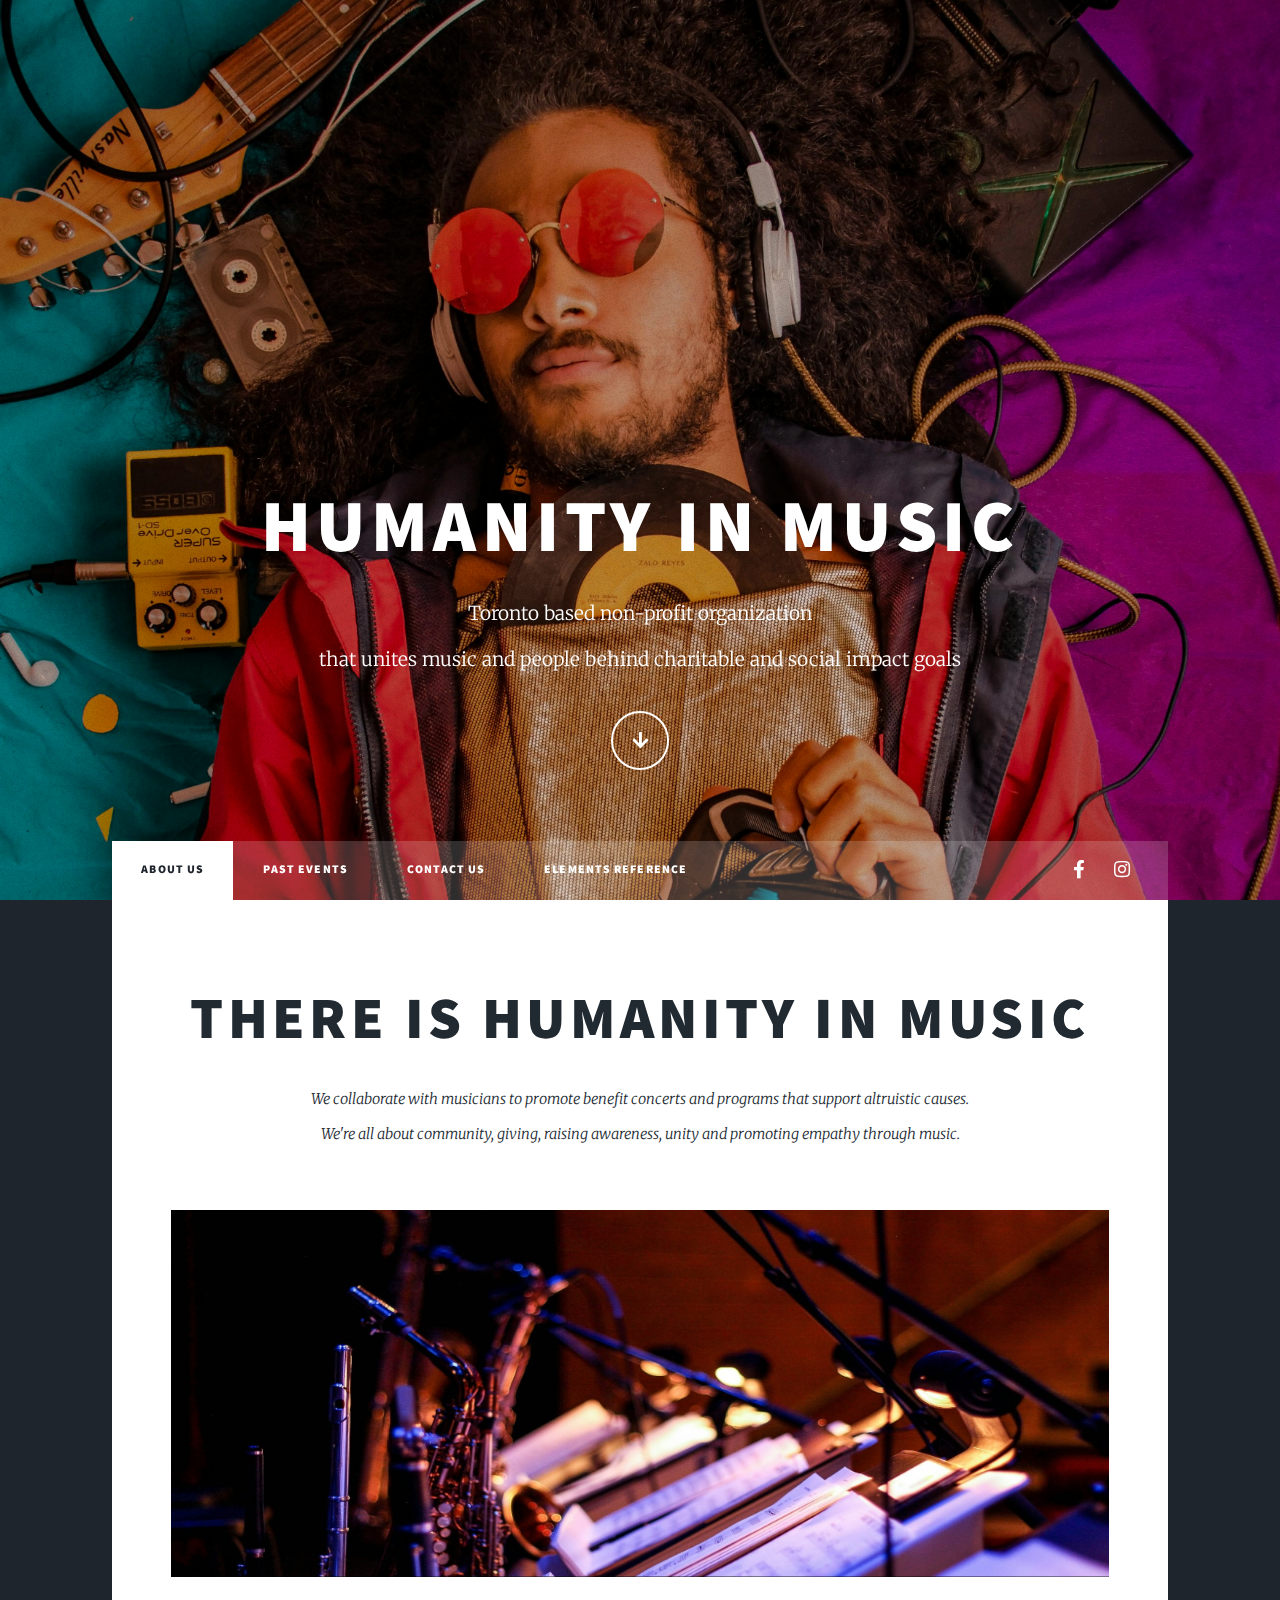
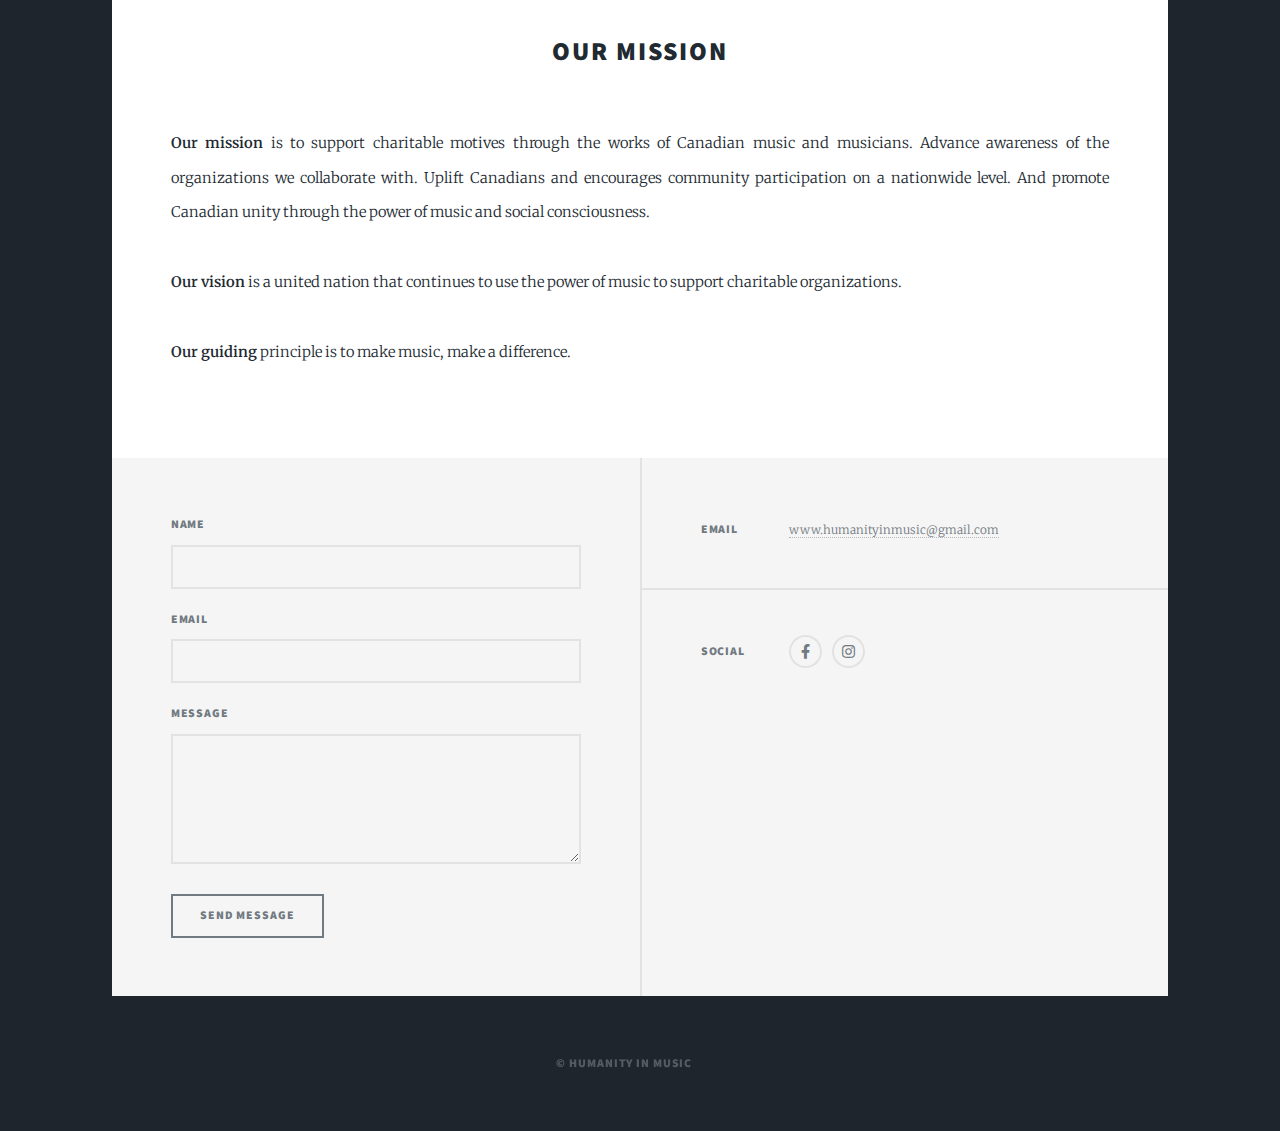
==== commit 4f816bfa: "index.html" ====
--- a/index.html
+++ b/index.html
@@ -65,21 +65,30 @@
 									We're all about community, giving, raising awareness, unity and promoting empathy through music.<br />
 									</p>
 								</header>
-								<a href="#" class="image main"><img src="images/pic01.jpg" alt="" /></a>
+								<a href="#" class="image main"><img
+								src="images/pic01.jpg" alt="" /></a>
+								<h2>Our Mission</h2>
+									<img src ="" alt=""/>
+								<p>
+									<b>Our mission</b> is to support charitable motives
+									through the works of Canadian music and
+									musicians. Advance awareness of the
+									organizations we collaborate with. Uplift
+									Canadians and encourages community
+									participation on a nationwide level. And
+									promote Canadian unity through the power of
+									music and social consciousness.
+									<br>
+									<br>
+									<b>Our vision</b> is a united nation that continues to use the power of music to support charitable organizations. 
+									<br>
+									<br>
+									<b>Our guiding</b> principle is to make music, make a difference.
+								</p>
 							</article>
 
 						<!-- Posts -->
-							<section class="post featured">
-								<article>
-									<h2>Our Mission</h2>
-								<p>
-									Our mission is to support charitable motives through the works of Canadian music and musicians. Advance awareness of the organizations we collaborate with. Uplift Canadians and encourages community participation on a nationwide level. Reach new types of donors through our efforts with Humanity in Music. Help with yearly fundraising goals for charities and non-profits. And promote Canadian unity through the power of music and social consciousness.
-									<br>
-									Our vision is a united nation that continues to use the power of music to support charitable organizations. 
-									<br>
-									Our guiding principle is to make music, make a difference.
-								</p>
-								</article>
+							
 								
 								<!-- <article>
 									<header>
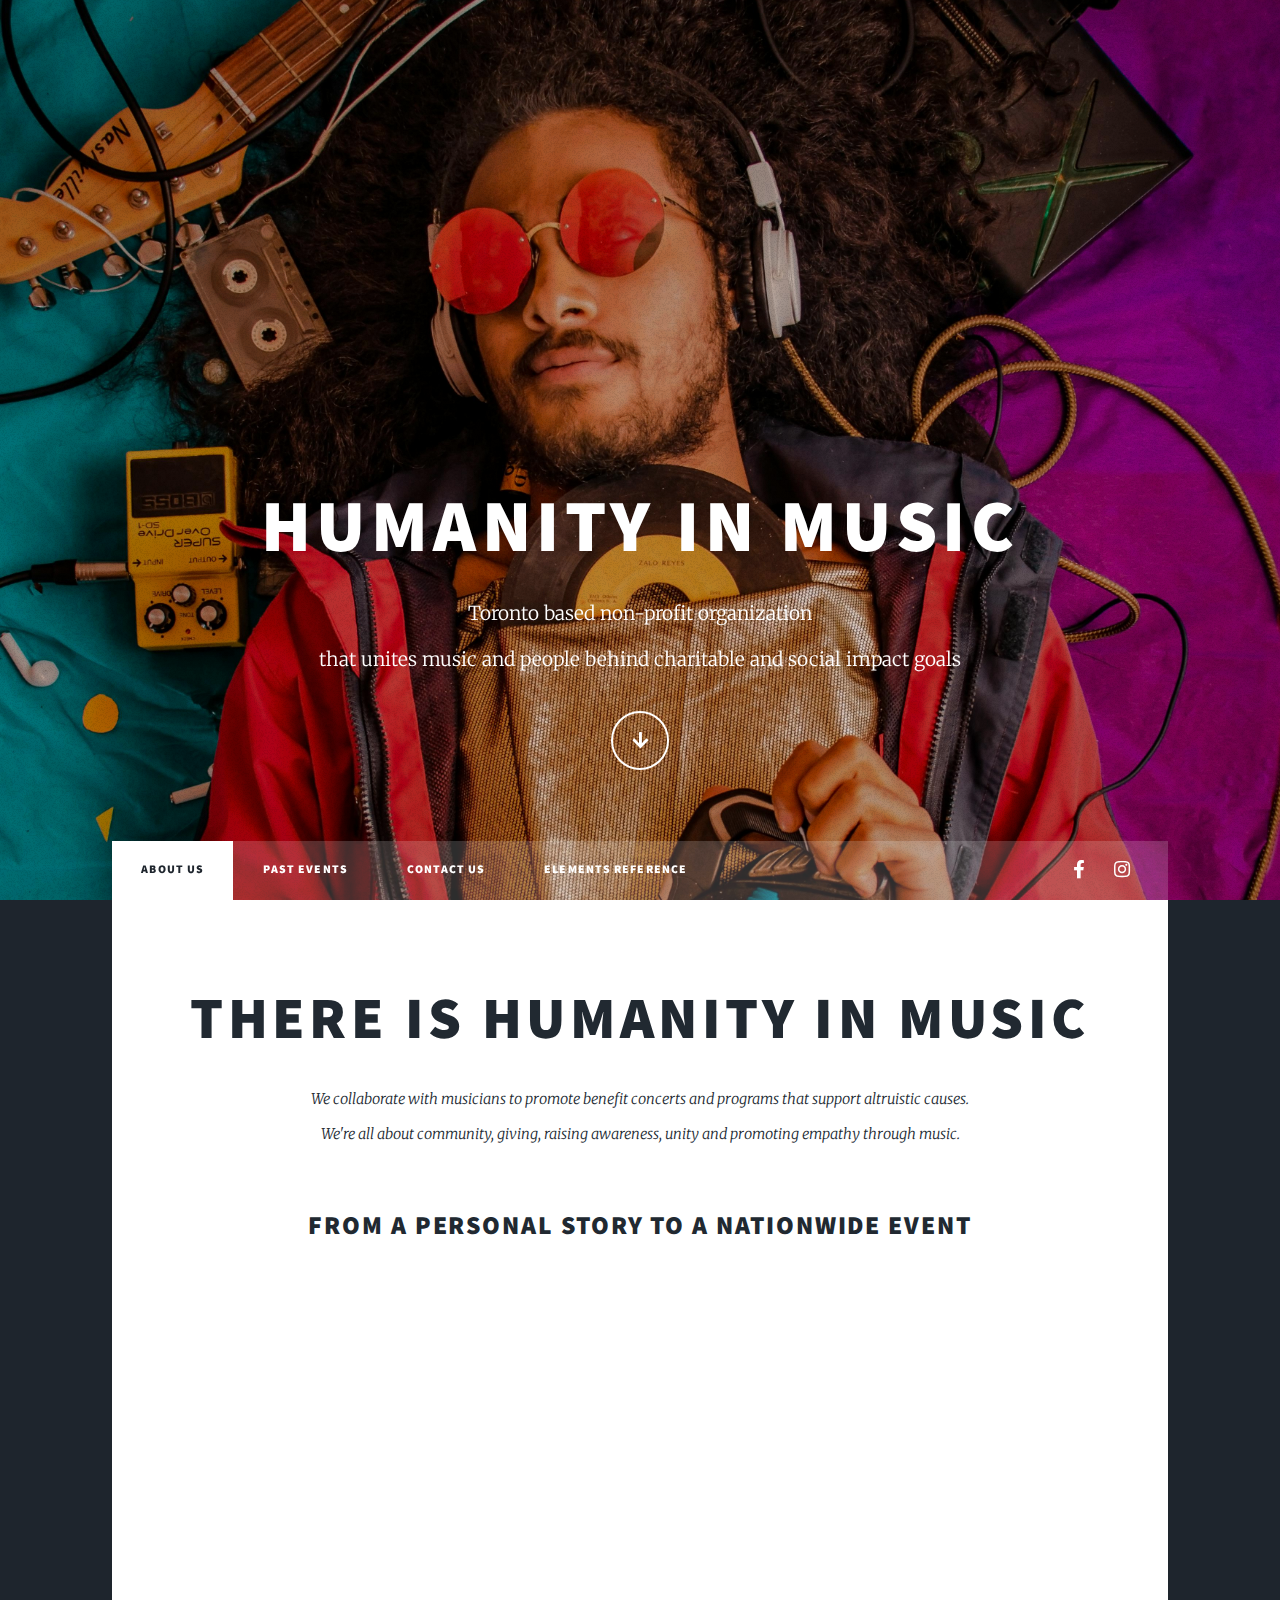
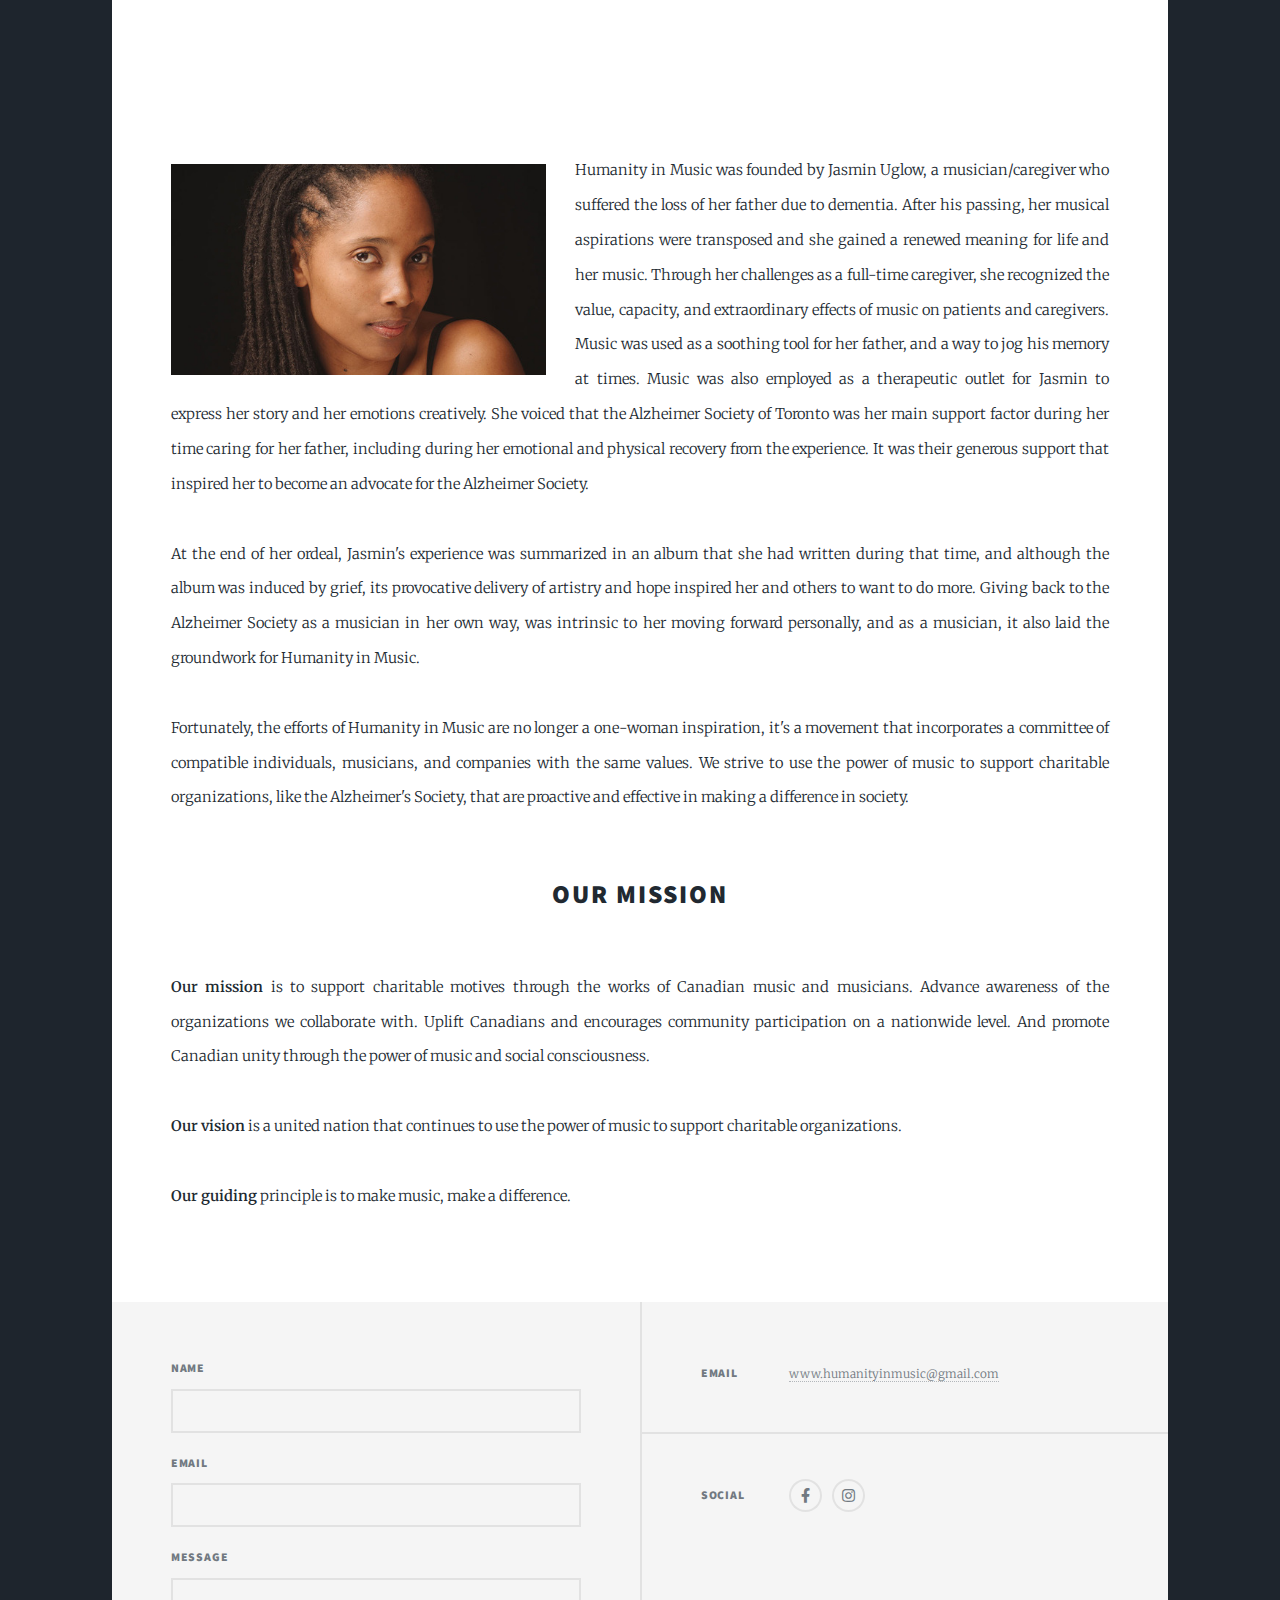
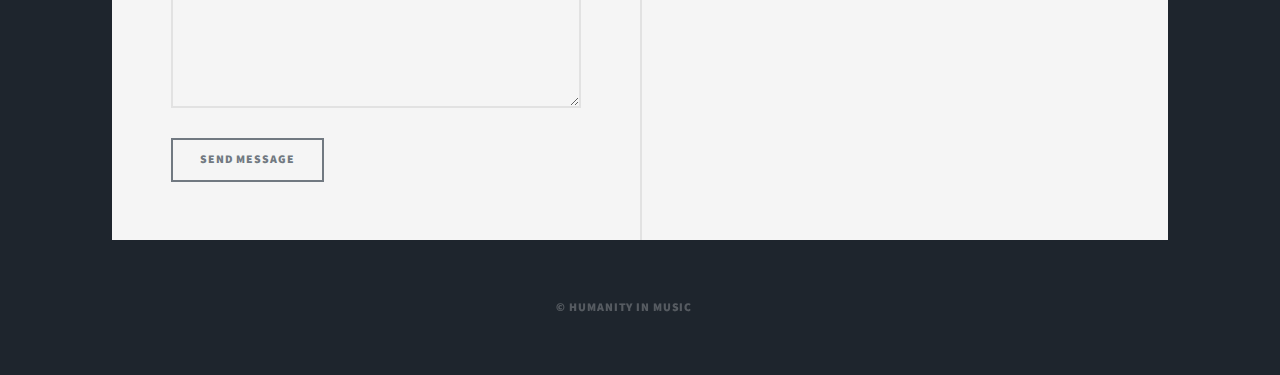
==== commit 531d49ff: "index.html" ====
--- a/index.html
+++ b/index.html
@@ -65,8 +65,60 @@
 									We're all about community, giving, raising awareness, unity and promoting empathy through music.<br />
 									</p>
 								</header>
-								<a href="#" class="image main"><img
-								src="images/pic01.jpg" alt="" /></a>
+								<!-- <a href="#" class="image main"><img
+								src="images/pic01.jpg" alt="" /></a> -->
+								<h2>From a Personal Story to a Nationwide
+								Event</h2>
+								<iframe
+								src="https://www.youtube.com/embed/pJO2t2XOPDU?si=wQhcR9MEd53HQ-yW"
+								title="YouTube video player" frameborder="0"
+								allow="accelerometer; autoplay; clipboard-write;
+								encrypted-media; gyroscope; picture-in-picture;
+								web-share"
+								referrerpolicy="strict-origin-when-cross-origin"
+								allowfullscreen></iframe>
+								<br>
+								<br>
+								<figure>
+									<img src="images/jasmin-uglow.jpg" alt="Jasmin
+									Uglow, Founder of Humanity in Music"
+									class="image left">
+									<figcaption></figcaption>
+									
+								</figure>
+								
+								<p>
+									Humanity in Music was founded by Jasmin
+									Uglow, a musician/caregiver who suffered the
+									loss of her father due to dementia.  After
+									his passing, her musical aspirations were
+									transposed and she gained a renewed meaning
+									for life and her music.  Through her
+									challenges as a full-time caregiver, she
+									recognized the value, capacity, and
+									extraordinary effects of music on patients
+									and caregivers.  Music was used as a
+									soothing tool for her father, and a way to
+									jog his memory at times.  Music was also
+									employed as a therapeutic outlet for Jasmin
+									to express her story and her emotions
+									creatively.  She voiced that the Alzheimer
+									Society of Toronto was her main support
+									factor during her time caring for her
+									father, including during her emotional and
+									physical recovery from the experience.  It
+									was their generous support that inspired her
+									to become an advocate for the Alzheimer
+									Society.
+									<br>
+									<br>
+									At the end of her ordeal, Jasmin's experience was summarized in an album that she had written during that time, and although the album was induced by grief, its provocative delivery of artistry and hope inspired her and others to want to do more.  Giving back to the Alzheimer Society as a musician in her own way, was intrinsic to her moving forward personally, and as a musician, it also laid the groundwork for Humanity in Music. 
+									<br><br>
+Fortunately, the efforts of Humanity in Music are no longer a one-woman inspiration, it's a movement that incorporates a committee of compatible individuals, musicians, and companies with the same values.  We strive to use the power of music to support charitable organizations, like the Alzheimer's Society, that are proactive and effective in making a difference in society. 
+<br><br>
+
+
+								</p>
 								<h2>Our Mission</h2>
 									<img src ="" alt=""/>
 								<p>
--- a/assets/css/main.css
+++ b/assets/css/main.css
@@ -2604,6 +2604,9 @@
 		.image.left, .image.right {
 			max-width: 40%;
 		}
+		.image.left.big{
+			max-width: 60%;
+		}
 
 			.image.left img, .image.right img {
 				width: 100%;
@@ -2691,6 +2694,9 @@
 			border: 0;
 			display: inline;
 			width: 10%;
+		}
+		figure.image.left{
+			max-width: 100%;
 		}
 
 /* Actions */
@@ -3799,7 +3805,7 @@
 		#main > .post {
 			padding: 8rem 8rem 6rem 8rem ;
 		}
-			#main > section iframe{
+			#main > section iframe, #main > .post.featured iframe{
 				width: 100%;
 				height: 30rem;
 
@@ -3818,6 +3824,7 @@
 			#main > .post.featured {
 				text-align: center;
 			}
+
 
 			@media screen and (max-width: 1280px) {
 
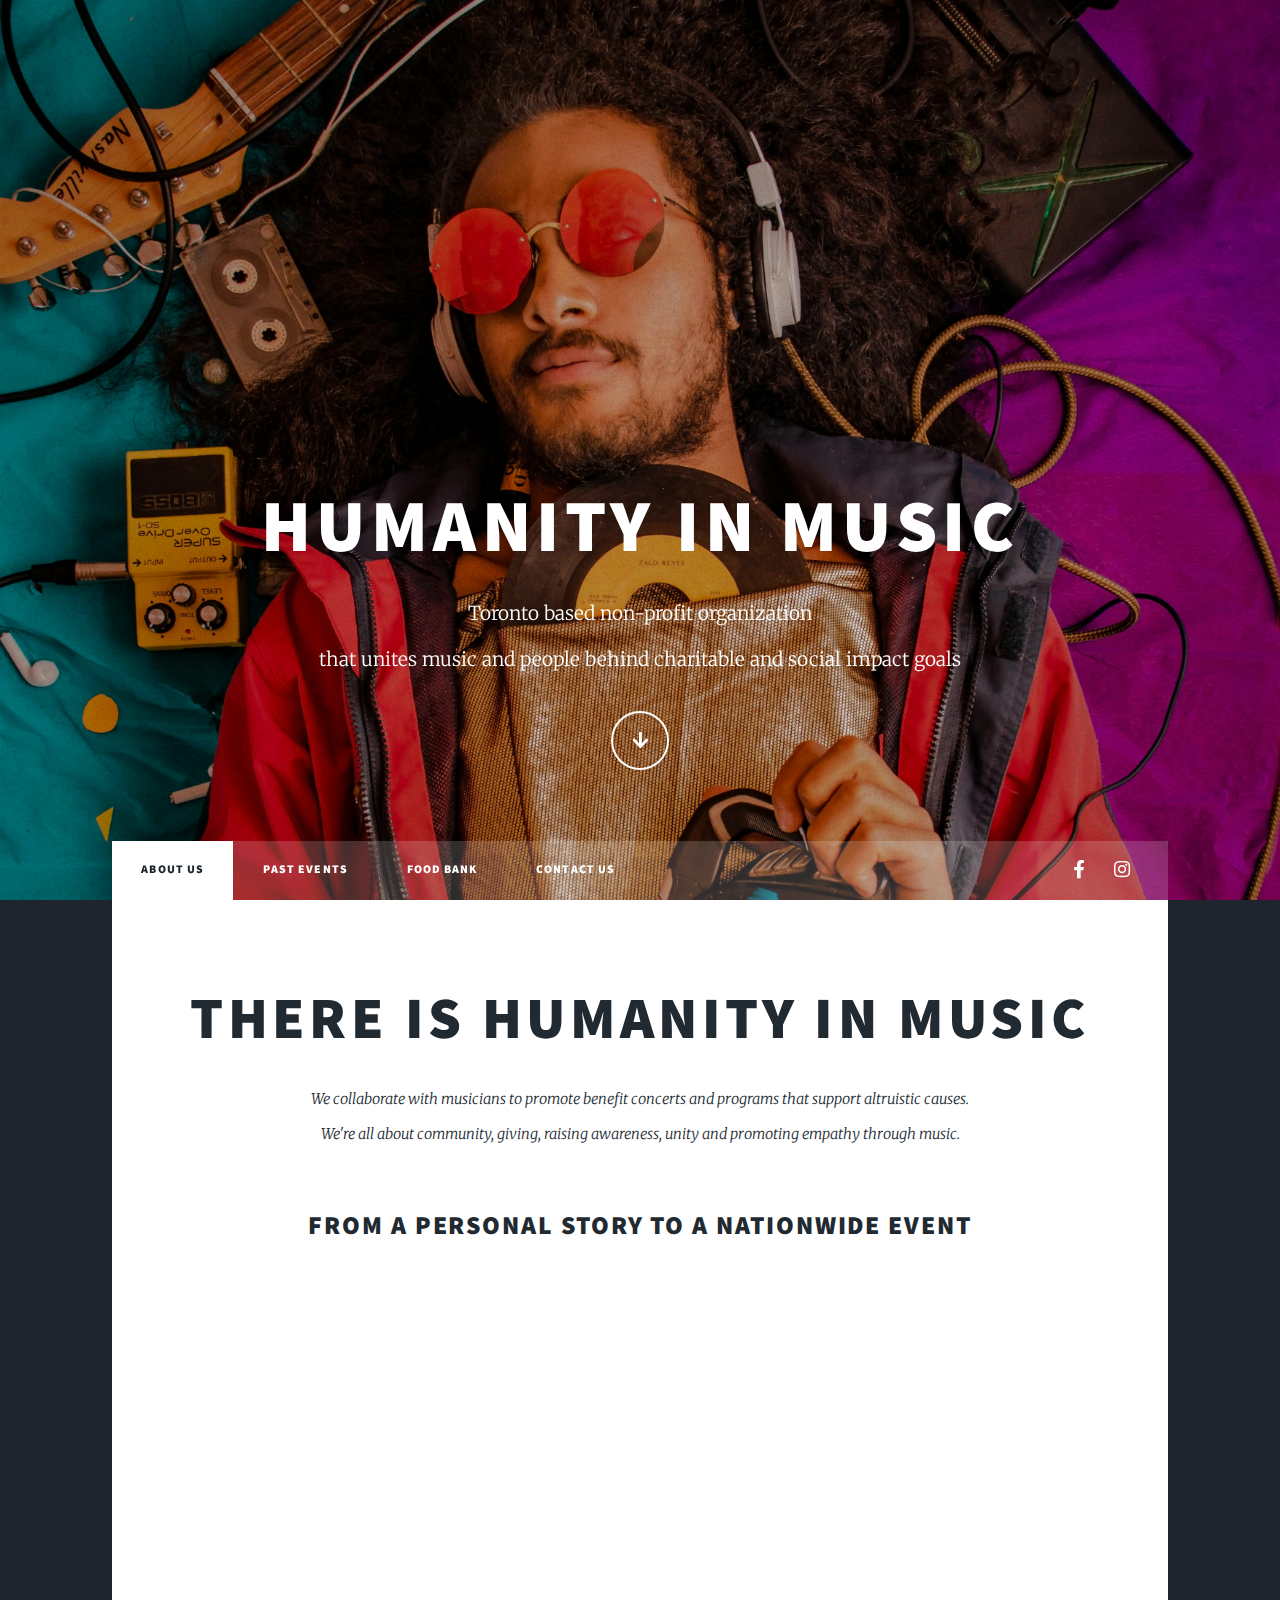
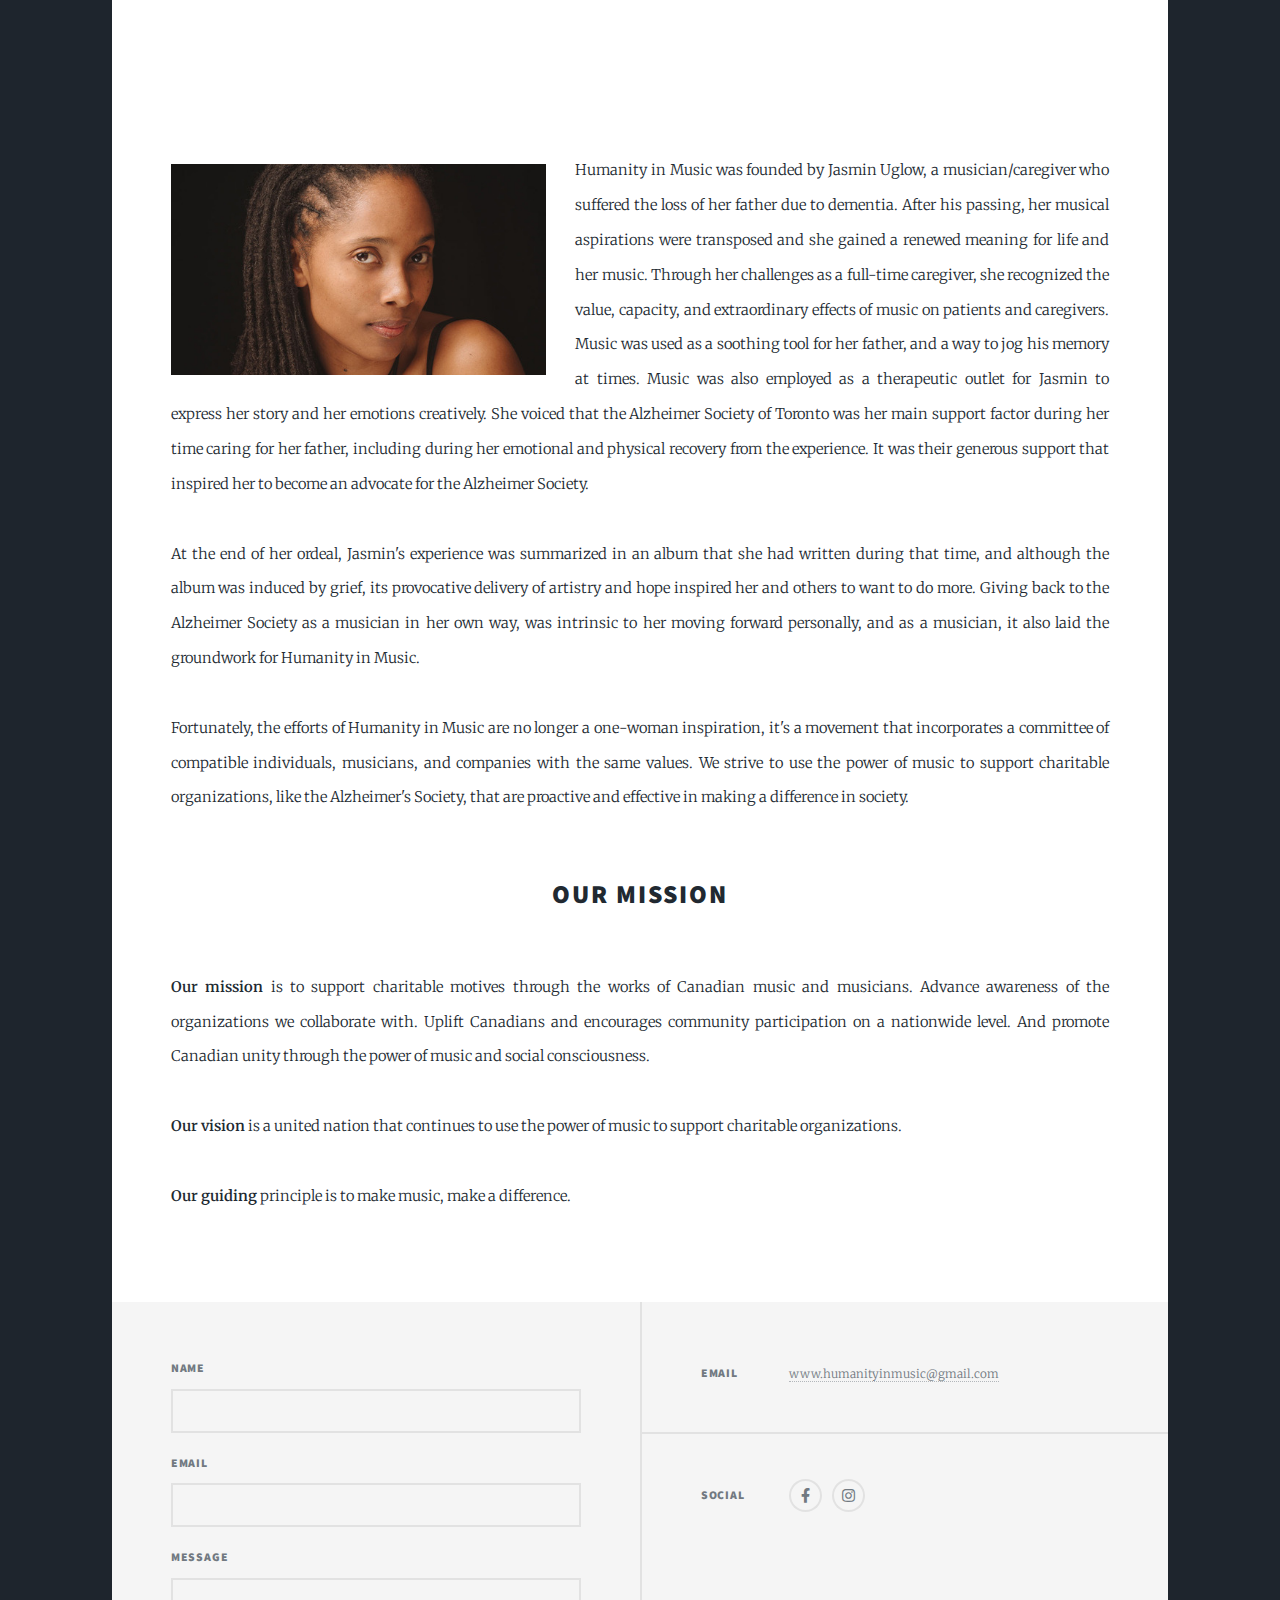
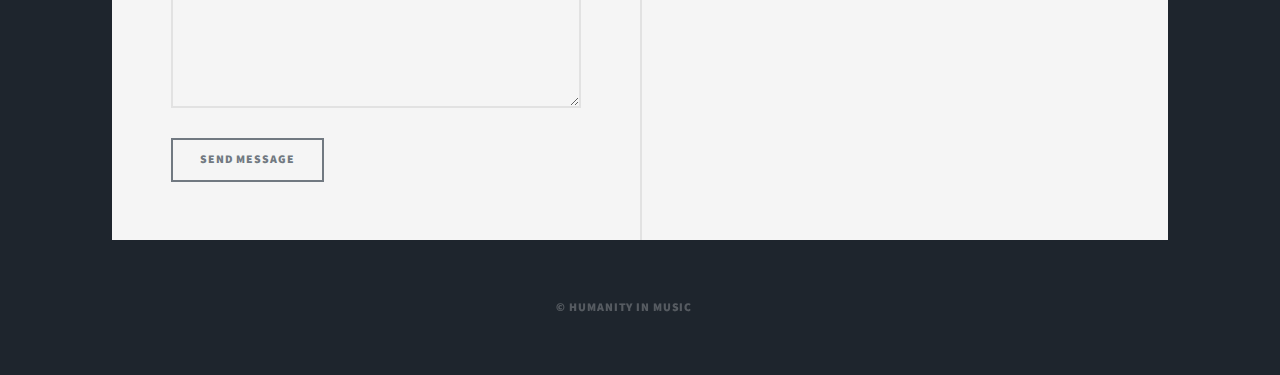
==== commit 6796e304: "all pages" ====
--- a/index.html
+++ b/index.html
@@ -34,8 +34,9 @@
 						<ul class="links">
 							<li class="active"><a href="index.html">About Us</a></li>
 							<li><a href="events.html">Past Events</a></li>
+							<li><a href="food_bank.html">Food Bank</a></li>
 							<li><a href="events.html">Contact Us</a></li>
-							<li><a href="elements.html">Elements Reference</a></li>
+							<!-- <li><a href="elements.html">Elements Reference</a></li> -->
 						</ul>
 						<ul class="icons">
 							<!-- <li><a href="#" class="icon brands fa-twitter"><span class="label">Twitter</span></a></li> -->
@@ -113,11 +114,11 @@
 									<br>
 									<br>
 									At the end of her ordeal, Jasmin's experience was summarized in an album that she had written during that time, and although the album was induced by grief, its provocative delivery of artistry and hope inspired her and others to want to do more.  Giving back to the Alzheimer Society as a musician in her own way, was intrinsic to her moving forward personally, and as a musician, it also laid the groundwork for Humanity in Music. 
-									<br><br>
-Fortunately, the efforts of Humanity in Music are no longer a one-woman inspiration, it's a movement that incorporates a committee of compatible individuals, musicians, and companies with the same values.  We strive to use the power of music to support charitable organizations, like the Alzheimer's Society, that are proactive and effective in making a difference in society. 
-<br><br>
-
-
+									<br>
+									<br>
+									Fortunately, the efforts of Humanity in Music are no longer a one-woman inspiration, it's a movement that incorporates a committee of compatible individuals, musicians, and companies with the same values.  We strive to use the power of music to support charitable organizations, like the Alzheimer's Society, that are proactive and effective in making a difference in society. 
+									<br>
+									<br>
 								</p>
 								<h2>Our Mission</h2>
 									<img src ="" alt=""/>
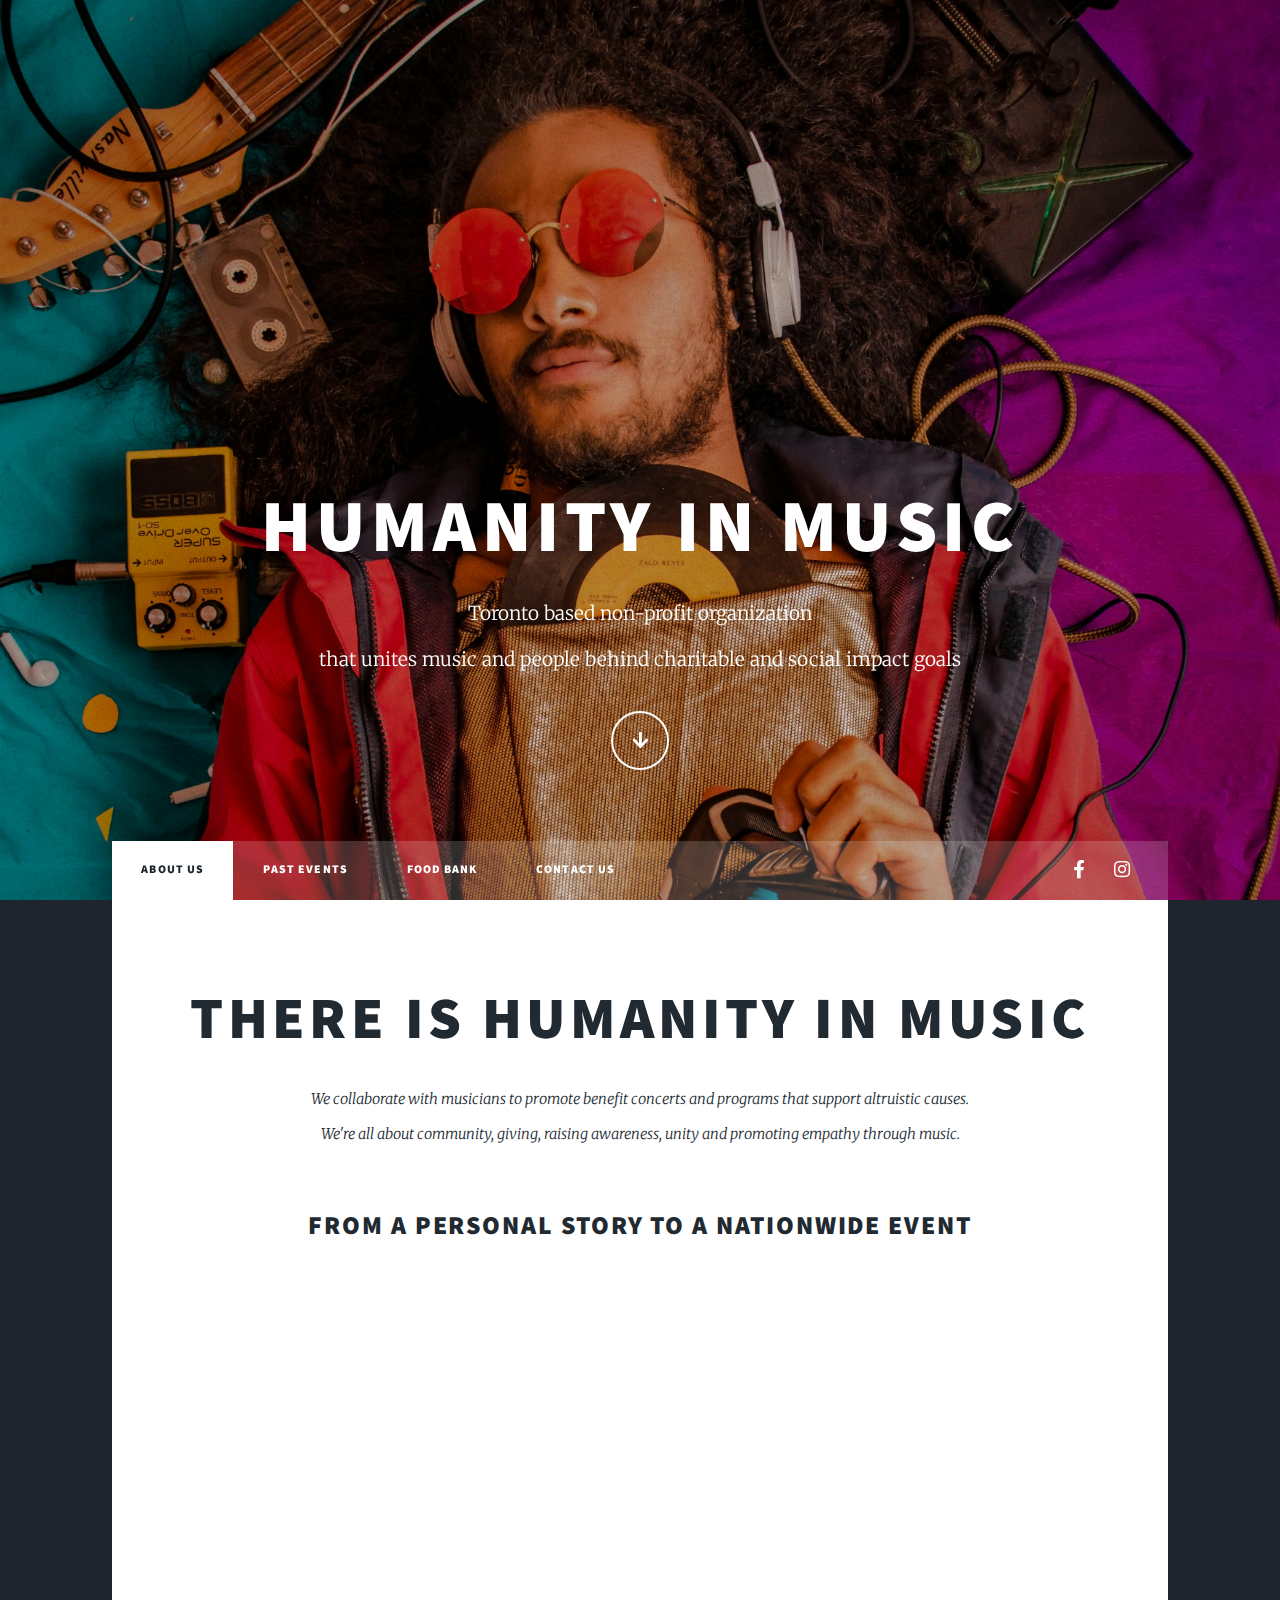
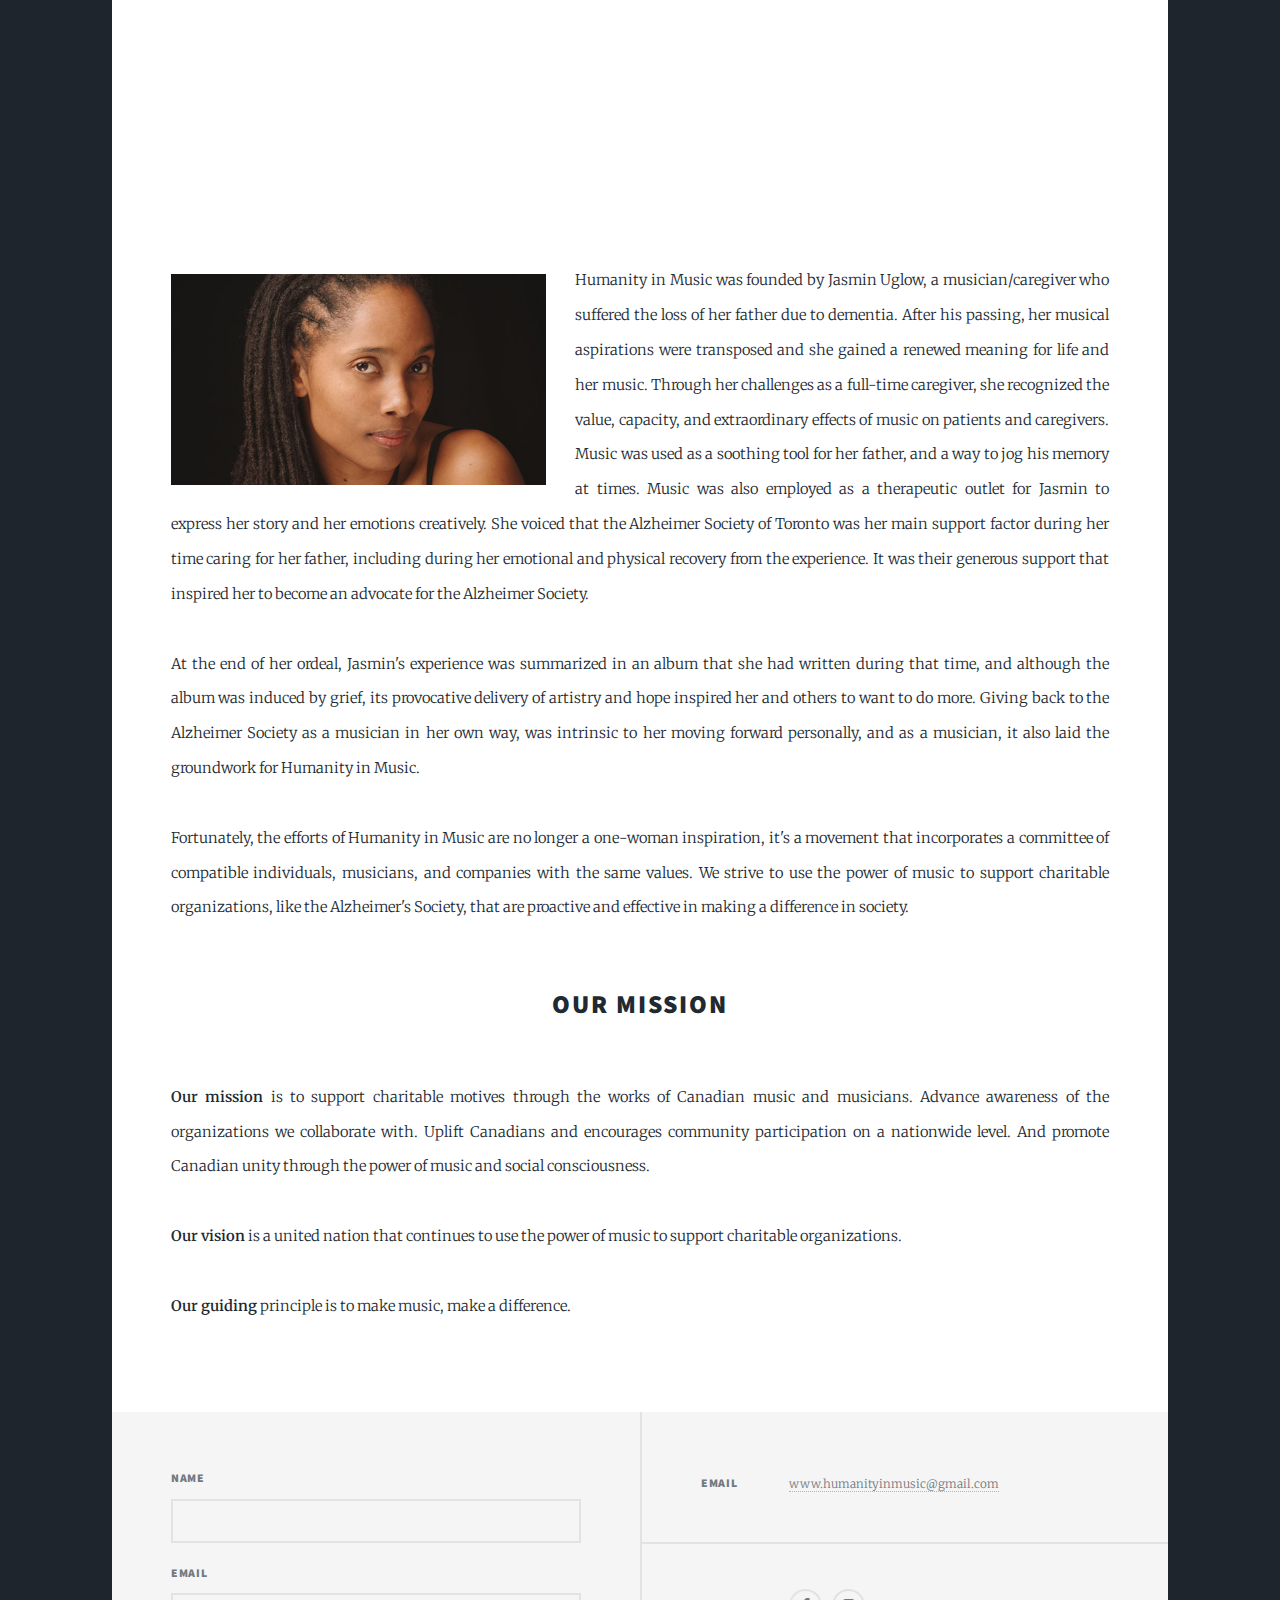
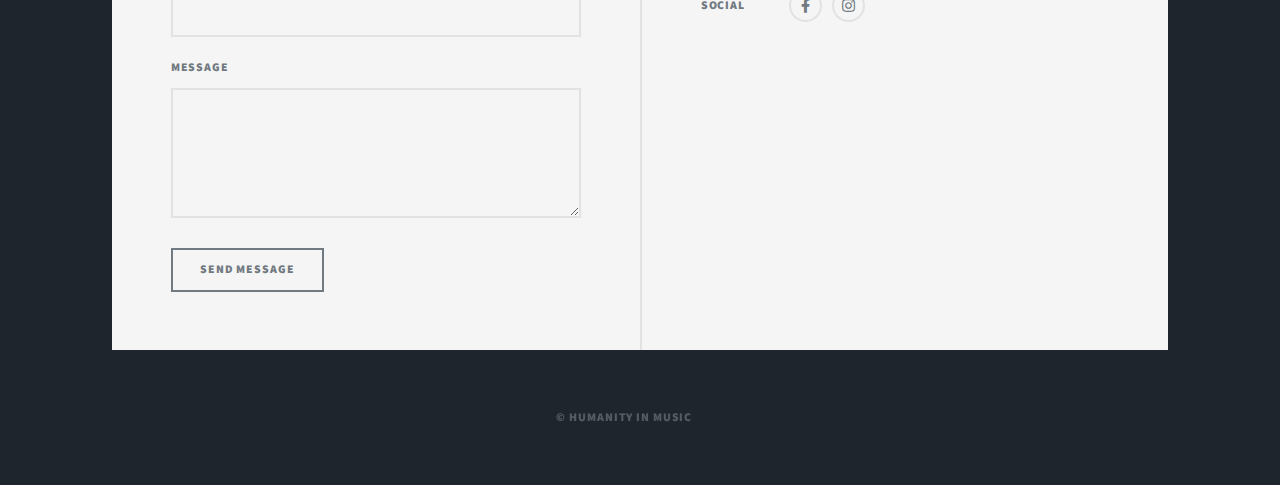
==== commit d0e981de: "all files added responsive-youtube div around youtube iframes" ====
--- a/index.html
+++ b/index.html
@@ -70,6 +70,7 @@
 								src="images/pic01.jpg" alt="" /></a> -->
 								<h2>From a Personal Story to a Nationwide
 								Event</h2>
+								<div class="responsive-youtube">
 								<iframe
 								src="https://www.youtube.com/embed/pJO2t2XOPDU?si=wQhcR9MEd53HQ-yW"
 								title="YouTube video player" frameborder="0"
@@ -78,17 +79,15 @@
 								web-share"
 								referrerpolicy="strict-origin-when-cross-origin"
 								allowfullscreen></iframe>
+								</div>
 								<br>
 								<br>
-								<figure>
 									<img src="images/jasmin-uglow.jpg" alt="Jasmin
 									Uglow, Founder of Humanity in Music"
 									class="image left">
-									<figcaption></figcaption>
+
+								<p>
 									
-								</figure>
-								
-								<p>
 									Humanity in Music was founded by Jasmin
 									Uglow, a musician/caregiver who suffered the
 									loss of her father due to dementia.  After
--- a/assets/css/main.css
+++ b/assets/css/main.css
@@ -2660,18 +2660,32 @@
 			.image.fit {
 				margin: 2rem 0;
 			}
+			.image, img{
+				width:100%
+			}
 
 			.image.main {
 				margin: 2rem 0;
 			}
 
 		}
+		@media screen and (max-width: 480px) {
+
+			.image.fit {
+				margin: 2rem 0;
+			}
+			
+			.image.main {
+				margin: 2rem 0;
+			}
+
+		}
 
 	a.image {
 		overflow: hidden;
 	}
 
-		a.image img {
+		a.image img,figure.image img, img.image{
 			-moz-transition: -moz-transform 0.2s ease-out;
 			-webkit-transition: -webkit-transform 0.2s ease-out;
 			-ms-transition: -ms-transform 0.2s ease-out;
@@ -2683,6 +2697,12 @@
 			-webkit-transform: scale(1.05);
 			-ms-transform: scale(1.05);
 			transform: scale(1.05);
+		}
+		img.image:hover, figure.image img:hover{
+			-moz-transform: scale(1.02);
+			-webkit-transform: scale(1.02);
+			-ms-transform: scale(1.02);
+			transform: scale(1.02);
 		}
 	figure.image{
 		font-size: .70rem;
@@ -3810,6 +3830,10 @@
 				height: 30rem;
 
 			}
+			.responsive-youtube
+			{overflow:hidden; padding-bottom:56.25%; position:relative; height:0;}
+			.responsive-youtube iframe
+			{left:0; top:0; height:100%; width:100%; position:absolute;}
 			
 			#main > .post header.major > .date {
 				margin-top: -2rem;
@@ -3971,6 +3995,12 @@
 
 			#main {
 				width: 100%;
+			}
+			img{
+				display: block;
+				margin: 1.5rem 0;
+				width: 100%;
+				height:100%;
 			}
 
 		}
